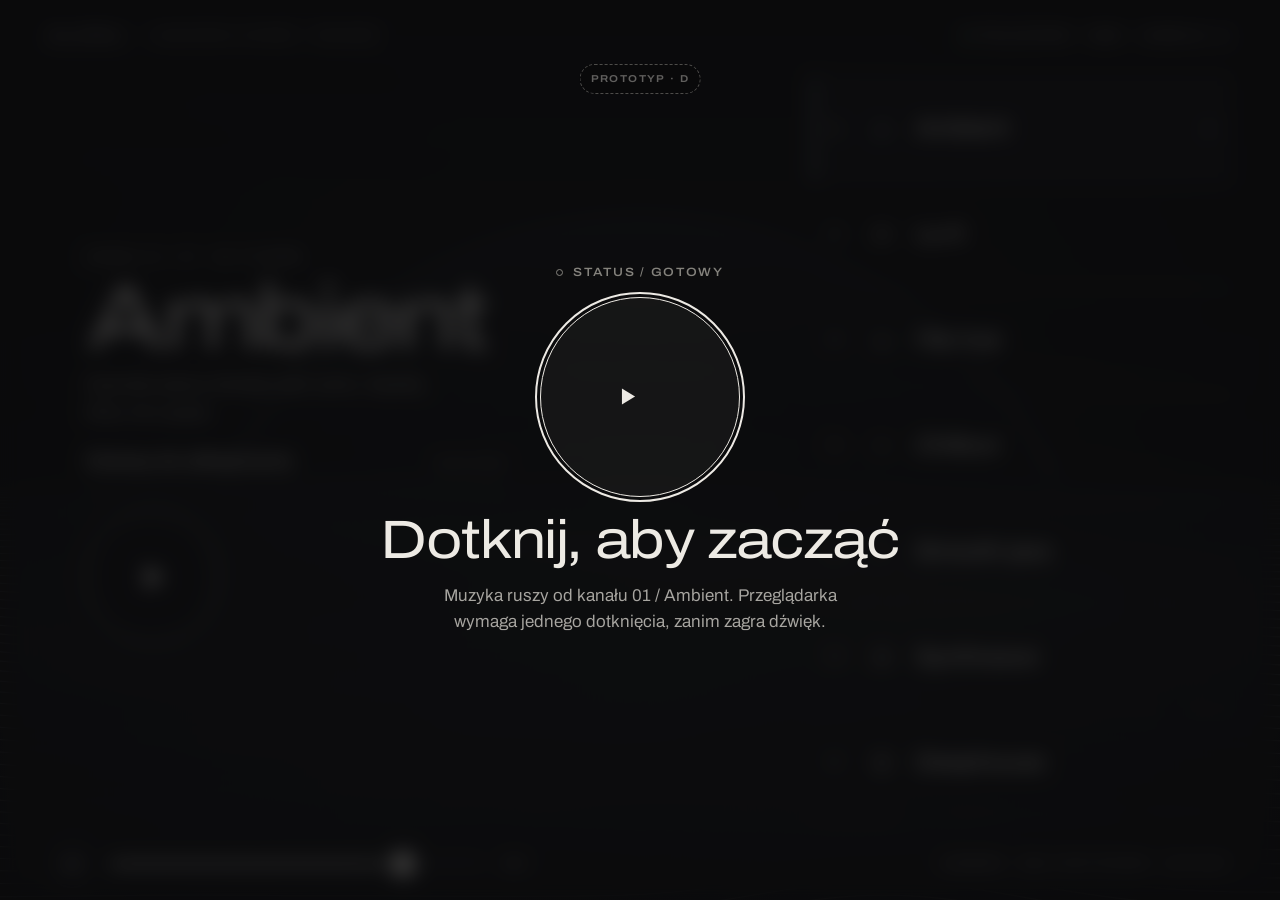
==== aura-prototyp/player.html @ 17c8ea60 "v1" ====
<!doctype html>
<html lang="pl">
<head>
  <meta charset="utf-8">
  <meta name="viewport" content="width=device-width, initial-scale=1, viewport-fit=cover">
  <title>AURA · Odtwarzacz · Kawiarnia Ziarno</title>
  <meta name="robots" content="noindex">
  <meta name="theme-color" content="#0B0B0C">
  <meta name="apple-mobile-web-app-capable" content="yes">
  <meta name="apple-mobile-web-app-status-bar-style" content="black-translucent">
  <meta name="apple-mobile-web-app-title" content="AURA">
  <link rel="icon" href="favicon.ico" sizes="32x32">
  <link rel="icon" href="assets/favicon.svg" type="image/svg+xml">
  <link rel="apple-touch-icon" href="apple-touch-icon.png">
  <link rel="preconnect" href="https://fonts.googleapis.com">
  <link rel="preconnect" href="https://fonts.gstatic.com" crossorigin>
  <link href="https://fonts.googleapis.com/css2?family=Archivo:wdth,wght@62..125,100..900&display=swap" rel="stylesheet">
  <link rel="stylesheet" href="css/styles.css">
</head>
<body class="page-player" data-state="idle" data-offline="false" data-muted="false">
  <canvas class="pl-canvas" id="pl-canvas" aria-hidden="true"></canvas>
  <div class="pl-shade" aria-hidden="true"></div>

  <div class="pl" id="pl">
    <header class="pl-top">
      <a class="logo" href="index.html" aria-label="AURA, strona główna">AURA <span class="logo__slash">/</span></a>
      <span class="pl-top__venue">Kawiarnia Ziarno · Kraków</span>
      <span class="pl-top__spacer"></span>
      <span class="pl-top__conn"><i class="live__dot"></i><span id="pl-conn">Połączono</span></span>
      <time class="pl-top__clock" id="pl-clock">--:--</time>
      <a href="index.html#licencja">Licencja <span data-ui-icon="external" data-size="16"></span></a>
    </header>

    <main class="pl-main">
      <section class="pl-now" aria-label="Teraz gra">
        <p class="label" id="pl-index">Kanał 01 / 07</p>
        <h1 class="pl-name" id="pl-name">Ambient</h1>
        <p class="pl-mood" id="pl-mood"></p>
        <div class="pl-track">
          <div class="pl-track__row">
            <span class="pl-track__title" id="pl-title" aria-live="polite">Gotowy do odtwarzania</span>
            <span class="pl-track__time" id="pl-time">00:00 / 00:00</span>
          </div>
          <div class="pl-progress" aria-hidden="true"><i id="pl-progress"></i></div>
        </div>
        <button class="pl-play" id="pl-play" type="button" aria-label="Odtwórz (spacja)">
          <span data-ui-icon="play" data-size="48"></span>
        </button>
      </section>

      <nav class="pl-channels" id="pl-channels" aria-label="Kanały (klawisze 1–7)"></nav>
    </main>

    <footer class="pl-bottom">
      <button class="pl-mute" id="pl-mute" type="button" aria-pressed="false" aria-label="Wycisz (M)">
        <span data-ui-icon="volume" data-size="22"></span>
      </button>
      <div class="pl-vol">
        <label class="sr" for="pl-volume">Głośność</label>
        <input class="range" id="pl-volume" type="range" min="0" max="100" step="1" value="80">
        <output id="pl-vol-out" for="pl-volume">80%</output>
      </div>
      <p class="pl-meta"><b>Losowo</b> · bez powtórzeń · <span id="pl-status" aria-live="polite">Gotowy</span></p>
    </footer>
  </div>

  <!-- Stany -->
  <div class="overlay" id="ov-idle" role="dialog" aria-modal="true" aria-labelledby="ov-idle-t">
    <div class="ov">
      <p class="label ov__status"><i class="live__dot"></i>Status / Gotowy</p>
      <button class="ov__start" type="button" id="ov-start" aria-describedby="ov-idle-d">
        <span data-ui-icon="play" data-size="64"></span>
      </button>
      <h2 class="ov__title" id="ov-idle-t">Dotknij, aby zacząć</h2>
      <p class="ov__text" id="ov-idle-d">Muzyka ruszy od kanału <span id="ov-idle-ch">01 / Ambient</span>. Przeglądarka wymaga jednego dotknięcia, zanim zagra dźwięk.</p>
    </div>
  </div>

  <div class="overlay" id="ov-loading" role="status" aria-live="polite">
    <div class="ov">
      <p class="label ov__status">Status / Ładowanie</p>
      <div class="loader"><i></i></div>
      <p class="ov__text" id="ov-loading-t">Łączę z katalogiem…</p>
      <div class="skel" aria-hidden="true"><i style="width:180px"></i><i style="width:120px"></i></div>
    </div>
  </div>

  <div class="overlay" id="ov-elsewhere" role="dialog" aria-modal="true" aria-labelledby="ov-else-t">
    <div class="ov">
      <p class="label ov__status">Status / Inne urządzenie</p>
      <h2 class="ov__title" id="ov-else-t">Ten link gra teraz na innym urządzeniu</h2>
      <div class="ov__device">
        <svg width="28" height="28" viewBox="0 0 24 24" fill="none" stroke="currentColor" stroke-width="1.5" aria-hidden="true"><rect x="4" y="3" width="16" height="18" rx="2"/><path d="M11 18h2"/></svg>
        <span>iPad · Safari<small>gra od 08:12 · kanał 04 / Chillout</small></span>
      </div>
      <p class="ov__text">Jeden link może grać na jednym urządzeniu naraz. Jeśli przejmiesz odtwarzanie, tamto urządzenie się zatrzyma.</p>
      <div class="ov__actions">
        <button class="btn btn--solid" type="button" id="ov-takeover">Odtwarzaj tutaj</button>
      </div>
    </div>
  </div>

  <div class="overlay" id="ov-inactive" role="dialog" aria-modal="true" aria-labelledby="ov-inact-t">
    <div class="ov">
      <p class="label ov__status">Status / Dostęp nieaktywny</p>
      <h2 class="ov__title" id="ov-inact-t">Dostęp nieaktywny</h2>
      <p class="ov__text">Subskrypcja dla lokalu Kawiarnia Ziarno wygasła 12.09.2026. Odnów ją, a ten sam link zacznie znowu działać.</p>
      <div class="ov__actions">
        <a class="btn btn--solid" href="index.html#cennik">Odnów dostęp</a>
        <a class="btn" href="mailto:kontakt@auramuzyka.pl">Napisz do nas</a>
      </div>
    </div>
  </div>

  <div class="banner" id="bn-offline" role="status" aria-live="polite">
    <span class="banner__dot" aria-hidden="true"></span>
    <span><span id="bn-text">Brak internetu, ponawiam za 3 s</span><br><small id="bn-sub">Gra z bufora, zostało ok. 04:00</small></span>
    <button class="btn" type="button" id="bn-retry">Ponów</button>
  </div>

  <!-- Panel prototypu: nie wchodzi do produktu -->
  <button class="proto-toggle" id="proto-toggle" type="button" aria-expanded="false" aria-controls="proto">Prototyp · D</button>
  <div class="proto" id="proto" hidden role="region" aria-label="Panel prototypu">
    <p class="proto__tag">Element prototypu · stany ekranu</p>
    <p class="proto__hint">Do prezentacji. Klawisz D otwiera i zamyka panel.</p>
    <div class="proto__grid" id="proto-states">
      <button type="button" data-state="idle"><span>01</span>Bezczynny</button>
      <button type="button" data-state="loading"><span>02</span>Ładowanie</button>
      <button type="button" data-state="playing"><span>03</span>Odtwarzanie</button>
      <button type="button" data-state="paused"><span>04</span>Pauza</button>
      <button type="button" data-state="elsewhere"><span>05</span>Inne urządzenie</button>
      <button type="button" data-state="inactive"><span>06</span>Dostęp nieaktywny</button>
      <button type="button" data-state="offline"><span>07</span>Brak internetu</button>
    </div>
    <div class="proto__row">
      <button type="button" id="proto-next">Następny utwór</button>
      <button type="button" id="proto-close">Zamknij</button>
    </div>
  </div>

  <div class="toast" id="toast" role="status" aria-live="polite"></div>

  <script src="js/profiles.js" defer></script>
  <script src="js/audio.js" defer></script>
  <script src="js/visual.js" defer></script>
  <script src="js/player.js" defer></script>
</body>
</html>
---- aura-prototyp/css/styles.css ----
/* =========================================================================
   AURA · prototyp · wspólne style (landing + odtwarzacz)
   1. Tokeny   2. Baza   3. Komponenty   4. Landing   5. Odtwarzacz
   6. Druk     7. Ograniczony ruch
   ========================================================================= */

/* ---------- 1. TOKENY: tu strojenie wyglądu ---------- */

@property --accent {
  syntax: '<color>';
  inherits: true;
  initial-value: #9FB8C8;
}

:root {
  /* Kolory bazowe */
  --bg: #0B0B0C;
  --surface: #121214;
  --surface-2: #18181B;
  --line: #26262A;          /* siatka, hairline */
  --line-strong: #3A3A40;
  --text: #EDEAE4;          /* złamana biel, ≈16:1 */
  --text-2: #A8A6A1;        /* tekst drugorzędny, ≈8:1 */
  --text-3: #85837D;        /* etykiety danych, ≈5:1 (AA) */
  --paper: #EFECE6;         /* makieta dokumentu */
  --ink: #18181A;
  --scrim: rgba(11, 11, 12, .78);

  /* Akcenty profili: tylko wizualizacja i drobne wskaźniki */
  --a-ambient: #9FB8C8;
  --a-lofi: #C9A27E;
  --a-hiphop: #D98B5F;
  --a-chillout: #7FC4B8;
  --a-smooth-jazz: #D4B26A;
  --a-synthwave: #B58CD9;
  --a-deephouse: #6F8FE0;
  --accent: var(--a-ambient); /* aktywny profil, ustawiany z JS */

  /* Typografia: Archivo (zmienna, wdth 62–125, wght 100–900) */
  --font: 'Archivo', ui-sans-serif, system-ui, -apple-system, 'Segoe UI', sans-serif;
  --fs-display: clamp(56px, 11vw, 176px);
  --fs-hero-sub: .46em;     /* względem --fs-display */
  --fs-h2: clamp(36px, 5vw, 72px);
  --fs-h3: clamp(20px, 2vw, 28px);
  --fs-lead: clamp(17px, 1.4vw, 20px);
  --fs-body: 17px;
  --fs-small: 15px;
  --fs-label: 12px;
  --fs-data: 13px;
  --fs-player: clamp(48px, 10vmin, 128px);
  --wdth-display: 125%;
  --wdth-heading: 115%;
  --wdth-label: 112%;
  --wdth-data: 88%;
  --wght-display: 500;
  --wght-heading: 450;
  --wght-body: 380;
  --wght-label: 550;
  --track-display: -0.04em;
  --track-label: 0.14em;

  /* Odstępy */
  --s-1: 4px;  --s-2: 8px;  --s-3: 12px; --s-4: 16px; --s-5: 24px;
  --s-6: 32px; --s-7: 48px; --s-8: 64px; --s-9: 96px; --s-10: 144px;
  --gutter: 16px;
  --section: var(--s-9);
  --maxw: 1440px;
  --nav-h: 64px;

  /* Promienie */
  --r-1: 2px;
  --r-2: 6px;
  --r-3: 14px;
  --r-pill: 999px;

  /* Ruch */
  --t-fast: 160ms;
  --t-base: 320ms;
  --t-slow: 900ms;
  --t-xfade: 1500ms;
  --ease: cubic-bezier(.2, .7, .1, 1);

  color-scheme: dark;
  transition: --accent var(--t-xfade) var(--ease);
}

@media (min-width: 768px) {
  :root { --gutter: 32px; --section: 128px; --nav-h: 72px; }
}
@media (min-width: 1280px) {
  :root { --gutter: 48px; --section: var(--s-10); }
}

/* ---------- 2. BAZA ---------- */

*, *::before, *::after { box-sizing: border-box; }
html { -webkit-text-size-adjust: 100%; scroll-padding-top: calc(var(--nav-h) + 16px); }
@media (prefers-reduced-motion: no-preference) { html { scroll-behavior: smooth; } }

body {
  margin: 0;
  background: var(--bg);
  color: var(--text);
  font-family: var(--font);
  font-size: var(--fs-body);
  font-weight: var(--wght-body);
  font-stretch: 100%;
  line-height: 1.55;
  -webkit-font-smoothing: antialiased;
  -moz-osx-font-smoothing: grayscale;
  text-rendering: optimizeLegibility;
}
body.menu-open { overflow: hidden; }

img, svg, canvas { display: block; }
a { color: inherit; text-decoration-thickness: 1px; text-underline-offset: 3px; }
button { font: inherit; color: inherit; }
p { margin: 0; }
h1, h2, h3 { margin: 0; font-weight: var(--wght-heading); }
ul, ol { margin: 0; padding: 0; list-style: none; }
dl, dd { margin: 0; }

:focus { outline: none; }
:focus-visible {
  outline: 2px solid var(--text);
  outline-offset: 3px;
  border-radius: var(--r-1);
}

.sr {
  position: absolute; width: 1px; height: 1px; overflow: hidden;
  clip: rect(0 0 0 0); clip-path: inset(50%); white-space: nowrap;
}

.skip {
  position: absolute; left: var(--gutter); top: -100px; z-index: 100;
  padding: 10px 16px; background: var(--text); color: var(--bg); border-radius: var(--r-pill);
}
.skip:focus { top: 12px; }

.shell {
  width: 100%;
  max-width: var(--maxw);
  margin-inline: auto;
  padding-inline: var(--gutter);
}

/* Typografia */
.display {
  font-size: var(--fs-display);
  font-stretch: var(--wdth-display);
  font-weight: var(--wght-display);
  letter-spacing: var(--track-display);
  line-height: .88;
}
.h2 {
  font-size: var(--fs-h2);
  font-stretch: var(--wdth-heading);
  font-weight: var(--wght-heading);
  letter-spacing: -0.025em;
  line-height: 1;
}
.h3 {
  font-size: var(--fs-h3);
  font-stretch: 100%;
  font-weight: 500;
  letter-spacing: -0.01em;
  line-height: 1.2;
}
.lead { font-size: var(--fs-lead); color: var(--text-2); max-width: 56ch; line-height: 1.5; }
.muted { color: var(--text-3); }
.label {
  font-size: var(--fs-label);
  font-stretch: var(--wdth-label);
  font-weight: var(--wght-label);
  letter-spacing: var(--track-label);
  text-transform: uppercase;
  line-height: 1.4;
  color: var(--text-3);
  font-variant-numeric: tabular-nums;
}
.label .idx, .idx { color: var(--text-2); font-variant-numeric: tabular-nums; }
.slash {
  display: inline-block;
  font-weight: 200;
  color: var(--text-3);
  margin-inline: .16em .02em; /* odstęp: „Muzyka /” */
  transform: translateY(-.02em);
}
.flag {
  display: inline-block;
  font-size: var(--fs-label);
  font-stretch: var(--wdth-label);
  font-weight: 600;
  letter-spacing: .08em;
  color: var(--text);
  border: 1px dashed var(--text-3);
  padding: 3px 8px;
  justify-self: start;
  border-radius: var(--r-1);
}
.wip { color: var(--text-3); font-size: .85em; }

/* ---------- 3. KOMPONENTY ---------- */

.logo {
  display: inline-flex; align-items: baseline; gap: .35em;
  font-stretch: 125%;
  font-weight: 300;
  letter-spacing: .32em;
  font-size: 18px;
  text-decoration: none;
  white-space: nowrap;
}
.logo__slash { font-weight: 200; color: var(--text-3); letter-spacing: 0; }

.btn {
  --btn-bg: transparent; --btn-fg: var(--text); --btn-bd: var(--line-strong);
  display: inline-flex; align-items: center; justify-content: center; gap: 10px;
  min-height: 48px;
  padding: 0 22px;
  border-radius: var(--r-pill);
  border: 1px solid var(--btn-bd);
  background: var(--btn-bg);
  color: var(--btn-fg);
  font-size: var(--fs-label);
  font-stretch: var(--wdth-label);
  font-weight: 600;
  letter-spacing: var(--track-label);
  text-transform: uppercase;
  text-decoration: none;
  cursor: pointer;
  white-space: nowrap;
  transition: background var(--t-fast) var(--ease), color var(--t-fast) var(--ease), border-color var(--t-fast) var(--ease), transform var(--t-fast) var(--ease);
}
.btn:hover { --btn-bd: var(--text); }
.btn:active { transform: scale(.98); }
.btn--solid { --btn-bg: var(--text); --btn-fg: var(--bg); --btn-bd: var(--text); }
.btn--solid:hover { --btn-bg: #fff; }
.btn--sm { min-height: 40px; padding: 0 16px; }
.btn--block { width: 100%; }
.btn__icon { display: inline-flex; margin-left: -4px; }

.link-arrow {
  display: inline-flex; align-items: center; gap: 8px;
  font-size: var(--fs-small); color: var(--text); text-decoration: none;
}
.link-arrow span { display: inline-flex; transition: transform var(--t-fast) var(--ease); }
.link-arrow:hover span { transform: translateX(4px); }

.live { display: inline-flex; align-items: center; gap: 8px; font-size: var(--fs-label); font-stretch: var(--wdth-label); font-weight: 600; letter-spacing: var(--track-label); text-transform: uppercase; color: var(--text-2); }
.live__dot {
  width: 7px; height: 7px; border-radius: 50%;
  border: 1px solid var(--text-3);
  display: inline-block;
  flex: none;
}
.is-live .live__dot, .live.is-live .live__dot {
  background: var(--accent); border-color: var(--accent);
  box-shadow: 0 0 0 0 color-mix(in srgb, var(--accent) 60%, transparent);
  animation: pulse 2s var(--ease) infinite;
}
@keyframes pulse {
  0% { box-shadow: 0 0 0 0 color-mix(in srgb, var(--accent) 55%, transparent); }
  70% { box-shadow: 0 0 0 8px color-mix(in srgb, var(--accent) 0%, transparent); }
  100% { box-shadow: 0 0 0 0 transparent; }
}

.meter { display: inline-flex; gap: 2px; align-items: flex-end; height: 10px; margin-right: 8px; vertical-align: -1px; }
.meter i { width: 3px; height: 100%; background: var(--line-strong); transition: background var(--t-fast); }
.meter i.on { background: var(--text-2); }
.meter i.on:nth-child(n+7) { background: var(--accent); }

.toast {
  position: fixed; left: 50%; bottom: 24px; z-index: 90;
  transform: translate(-50%, 20px); opacity: 0; pointer-events: none;
  background: var(--surface-2); border: 1px solid var(--line-strong); color: var(--text);
  padding: 12px 18px; border-radius: var(--r-pill);
  font-size: var(--fs-small);
  transition: opacity var(--t-base) var(--ease), transform var(--t-base) var(--ease);
  max-width: calc(100vw - 32px);
}
.toast.is-on { opacity: 1; transform: translate(-50%, 0); }

.proto-tag {
  display: inline-flex; align-items: center; gap: 6px;
  font-size: 11px; font-stretch: var(--wdth-label); font-weight: 650; letter-spacing: .12em; text-transform: uppercase;
  color: var(--text); border: 1px dashed var(--text-2); padding: 4px 10px; border-radius: var(--r-pill);
}

/* Wejście sekcji */
.js .reveal { opacity: 0; transform: translateY(18px); transition: opacity var(--t-slow) var(--ease), transform var(--t-slow) var(--ease); }
.js .reveal.is-in { opacity: 1; transform: none; }

/* ---------- 4. LANDING ---------- */

/* Nawigacja */
.nav {
  position: fixed; inset: 0 0 auto; z-index: 50;
  height: var(--nav-h);
  transition: background var(--t-base) var(--ease), border-color var(--t-base) var(--ease), backdrop-filter var(--t-base);
  border-bottom: 1px solid transparent;
}
.nav.is-scrolled {
  background: rgba(11, 11, 12, .72);
  -webkit-backdrop-filter: blur(14px) saturate(1.2);
  backdrop-filter: blur(14px) saturate(1.2);
  border-bottom-color: var(--line);
}
.nav__inner { height: 100%; display: flex; align-items: center; justify-content: space-between; gap: var(--s-5); }
.nav__links { display: none; }
.nav__links a, .nav__player {
  font-size: var(--fs-label); font-stretch: var(--wdth-label); font-weight: 550; letter-spacing: var(--track-label);
  text-transform: uppercase; text-decoration: none; color: var(--text-2);
  padding: 8px 2px;
  transition: color var(--t-fast);
}
.nav__links a:hover, .nav__player:hover { color: var(--text); }
.nav__actions { display: flex; align-items: center; gap: var(--s-3); }
.nav__actions .btn { display: none; }
.nav__player { display: none; }
.nav__menu {
  display: inline-flex; align-items: center; gap: 10px;
  min-height: 44px; padding: 0 14px 0 12px;
  border: 1px solid var(--line-strong); border-radius: var(--r-pill);
  background: rgba(24, 24, 27, .6);
  cursor: pointer;
  font-size: var(--fs-label); font-stretch: var(--wdth-label); font-weight: 600; letter-spacing: var(--track-label); text-transform: uppercase;
}
.nav__burger { display: grid; gap: 4px; width: 18px; }
.nav__burger i { display: block; height: 1px; background: var(--text); transition: transform var(--t-base) var(--ease); }
.nav__burger i:last-child { width: 12px; justify-self: end; }
[aria-expanded="true"] .nav__burger i:first-child { transform: translateY(2.5px) rotate(45deg); }
[aria-expanded="true"] .nav__burger i:last-child { width: 18px; transform: translateY(-2.5px) rotate(-45deg); }

@media (min-width: 560px) {
  .nav__actions .btn { display: inline-flex; }
}
@media (min-width: 1100px) {
  .nav__links { display: flex; gap: var(--s-5); }
  .nav__menu { display: none; }
  .nav__player { display: inline; }
}

/* Menu pełnoekranowe (mobile) */
.menu {
  position: fixed; inset: 0; z-index: 45;
  background: var(--bg);
  padding-top: var(--nav-h);
  opacity: 0; transition: opacity var(--t-base) var(--ease);
  overflow-y: auto;
}
.menu.is-open { opacity: 1; }
.menu__inner { display: flex; flex-direction: column; min-height: 100%; padding-block: var(--s-6) var(--s-7); gap: var(--s-5); }
.menu__list { border-top: 1px solid var(--line); }
.menu__list a {
  display: flex; align-items: baseline; gap: var(--s-4);
  padding: 14px 0; border-bottom: 1px solid var(--line);
  font-size: clamp(28px, 8vw, 44px); font-stretch: 115%; font-weight: 400; letter-spacing: -0.02em; line-height: 1.1;
  text-decoration: none;
}
.menu__list .idx { font-size: var(--fs-label); font-stretch: var(--wdth-label); letter-spacing: var(--track-label); min-width: 2ch; }
.menu__foot { display: grid; gap: var(--s-3); margin-top: auto; }

/* Hero */
.hero {
  position: relative;
  min-height: 100svh;
  display: flex; flex-direction: column;
  overflow: hidden;
  isolation: isolate;
}
.hero__canvas { position: absolute; inset: 0; width: 100%; height: 100%; z-index: -2; }
.hero__shade {
  position: absolute; inset: 0; z-index: -1; pointer-events: none;
  background:
    linear-gradient(180deg, rgba(11,11,12,.5) 0%, rgba(11,11,12,0) 26%, rgba(11,11,12,0) 86%, var(--bg) 100%),
    linear-gradient(90deg, rgba(11,11,12,.72) 0%, rgba(11,11,12,.4) 35%, rgba(11,11,12,0) 60%);
}
.hero__inner {
  flex: 1;
  display: grid;
  align-content: end;
  gap: var(--s-6);
  padding-top: calc(var(--nav-h) + var(--s-7));
  padding-bottom: var(--s-8);
}
.hero__title { max-width: 100%; }
/* Druga linia nagłówka: mniejsza, żeby zmieścić się w lewej kolumnie (nie najeżdża na .status) */
.hero__title-sub {
  display: block;
  font-size: var(--fs-hero-sub);
  letter-spacing: -0.03em;
  line-height: 1.05;
  margin-top: .22em;
}
.hero__copy { display: grid; gap: var(--s-4); max-width: 520px; }
.hero__claim { font-size: clamp(22px, 2.4vw, 32px); font-stretch: 110%; font-weight: 400; letter-spacing: -0.015em; line-height: 1.2; }
.hero__cta { display: flex; flex-wrap: wrap; gap: var(--s-3); margin-top: var(--s-2); }
.hero__scroll {
  position: absolute; left: 50%; bottom: 20px; transform: translateX(-50%);
  text-decoration: none; display: none;
}

.status {
  border: 1px solid var(--line);
  background: rgba(18, 18, 20, .66);
  -webkit-backdrop-filter: blur(10px);
  backdrop-filter: blur(10px);
  border-radius: var(--r-2);
  padding: var(--s-4);
  max-width: 420px;
}
.status__head { display: flex; justify-content: space-between; align-items: center; gap: var(--s-3); padding-bottom: var(--s-3); border-bottom: 1px solid var(--line); }
.status__rows { display: grid; }
.status__rows > div {
  display: flex; justify-content: space-between; align-items: center; gap: var(--s-3);
  padding: 7px 0; border-bottom: 1px dashed var(--line);
  font-size: var(--fs-data); font-stretch: var(--wdth-data); font-weight: 500; font-variant-numeric: tabular-nums;
}
.status__rows > div:last-child { border-bottom: 0; padding-bottom: 0; }
@media (max-width: 767px) {
  .status__rows > div:nth-child(n+3):not(:last-child) { display: none; }
}
.status__rows dt { color: var(--text-3); text-transform: uppercase; letter-spacing: .1em; font-size: 11px; font-stretch: var(--wdth-label); }
.status__rows dd { color: var(--text); display: inline-flex; align-items: center; letter-spacing: .04em; }

@media (min-width: 768px) {
  .hero__scroll { display: inline-block; }
}
@media (min-width: 1024px) {
  .hero__inner { grid-template-columns: 1fr minmax(300px, 380px); align-items: end; column-gap: var(--s-7); }
  .hero__eyebrow, .hero__title { grid-column: 1 / -1; }
  .status { justify-self: end; width: 100%; }
}
@media (min-width: 1024px) and (max-width: 1279px) {
  :root { --fs-hero-sub: .4em; }
}
@media (min-width: 1280px) {
  .hero__inner { padding-bottom: var(--s-9); }
}

/* Sekcje */
.section {
  position: relative;
  padding-block: var(--section);
  border-top: 1px solid var(--line);
}
.sec-head { display: grid; gap: var(--s-4); margin-bottom: var(--s-7); max-width: 760px; }
.sec-head .lead { margin-top: var(--s-2); }

/* Demo: panel kanałów */
.demo__grid { display: grid; gap: var(--s-6); }
.panel {
  border: 1px solid var(--line);
  border-radius: var(--r-2);
  background: var(--surface);
  overflow: hidden;
}
.panel__head { display: none; }
.panel__foot {
  display: flex; justify-content: space-between; gap: var(--s-3);
  padding: 12px var(--s-4);
  border-top: 1px solid var(--line);
}
.channels li + li { border-top: 1px solid var(--line); }
.ch {
  --ch-accent: var(--text-3);
  position: relative;
  display: grid;
  grid-template-columns: 28px 36px 1fr auto;
  grid-template-areas:
    "n icon name status"
    ". . mood mood"
    ". . meta meta";
  column-gap: var(--s-3);
  row-gap: 4px;
  align-items: center;
  width: 100%;
  padding: 16px var(--s-4);
  background: transparent;
  border: 0;
  text-align: left;
  cursor: pointer;
  transition: background var(--t-base) var(--ease);
}
.ch::before {
  content: ''; position: absolute; left: 0; top: 0; bottom: 0; width: 2px;
  background: var(--ch-accent); transform: scaleY(0); transform-origin: top;
  transition: transform var(--t-base) var(--ease);
}
.ch:hover { background: var(--surface-2); }
.ch[aria-pressed="true"] { background: var(--surface-2); }
.ch[aria-pressed="true"]::before { transform: scaleY(1); }
.ch:focus-visible { outline-offset: -3px; }
.ch__n { grid-area: n; font-size: var(--fs-data); font-stretch: var(--wdth-data); font-weight: 600; color: var(--text-3); font-variant-numeric: tabular-nums; }
.ch__icon { grid-area: icon; color: var(--text-2); display: flex; }
.ch[aria-pressed="true"] .ch__icon { color: var(--ch-accent); }
.ch__main { display: contents; }
.ch__name { grid-area: name; font-size: 19px; font-stretch: 106%; font-weight: 500; letter-spacing: -0.01em; white-space: nowrap; }
@media (min-width: 900px) { .ch__name { font-size: 20px; font-stretch: 112%; } }
.ch__mood { grid-area: mood; font-size: var(--fs-small); color: var(--text-2); line-height: 1.45; }
.ch__places, .ch__bpm, .ch__tracks {
  font-size: var(--fs-data); font-stretch: var(--wdth-data); font-weight: 500; color: var(--text-3); font-variant-numeric: tabular-nums;
}
.ch__places { grid-area: meta; }
.ch__bpm, .ch__tracks { display: none; }
.ch__bpm small, .ch__tracks small { font-size: inherit; }
.ch__status { grid-area: status; display: inline-flex; align-items: center; gap: 8px; justify-self: end; }
.ch__state {
  font-size: 11px; font-stretch: var(--wdth-label); font-weight: 600; letter-spacing: .12em; text-transform: uppercase; color: var(--text-3);
}
.ch[aria-pressed="true"] .ch__state { color: var(--text); }
.ch__meter { display: inline-flex; gap: 2px; align-items: flex-end; height: 14px; }
.ch__meter i {
  width: 3px; height: 100%; border-radius: 1px;
  background: var(--line-strong);
  transform: scaleY(.15); transform-origin: bottom;
  transition: transform 90ms linear;
}
.ch.is-live .ch__meter i { background: var(--ch-accent); }
/* Bardzo wąskie ekrany (< 360 px): status w osobnym wierszu */
@media (max-width: 359px) {
  .ch {
    grid-template-columns: 22px 28px minmax(0, 1fr);
    grid-template-areas: "n icon name" ". . status" ". . mood" ". . meta";
  }
  .ch__status { justify-self: start; }
}

@media (min-width: 900px) {
  .panel__head, .ch {
    grid-template-columns: 34px 40px minmax(0, 1.6fr) minmax(0, 1fr) 84px 70px 112px;
    grid-template-areas: "n icon name places bpm tracks status" "n icon mood places bpm tracks status";
    column-gap: var(--s-4);
  }
  .panel__head {
    display: grid; grid-template-areas: none;
    padding: 12px var(--s-5);
    border-bottom: 1px solid var(--line);
    font-size: 11px; font-stretch: var(--wdth-label); font-weight: 600; letter-spacing: .12em; text-transform: uppercase; color: var(--text-3);
  }
  .panel__head span:first-child { grid-column: 1 / 4; }
  .panel__head span:last-child { text-align: right; }
  .ch { padding: 18px var(--s-5); row-gap: 2px; }
  .ch__places { grid-area: places; }
  .ch__bpm { grid-area: bpm; display: block; }
  .ch__tracks { grid-area: tracks; display: block; }
  .ch__mood { font-size: 14px; }
}
@media (min-width: 1280px) {
  .demo__grid { grid-template-columns: minmax(0, 1.45fr) minmax(0, 1fr); align-items: start; gap: var(--s-7); }
  /* Obok makiety: miejsca przechodzą pod opis nastroju */
  .panel__head, .ch {
    grid-template-columns: 30px 36px minmax(0, 1fr) 76px 60px 100px;
    grid-template-areas: "n icon name bpm tracks status" "n icon mood mood mood mood" "n icon places places places places";
    column-gap: var(--s-3);
  }
  .panel__head { grid-template-areas: none; }
  .panel__head span:nth-child(2) { display: none; }
  .ch__places { margin-top: 2px; }
  .ch__places::before { content: 'Miejsca / '; color: var(--text-3); opacity: .8; }
  .device { position: sticky; top: calc(var(--nav-h) + 32px); }
}

/* Makieta urządzenia (na węższych ekranach nad listą kanałów) */
.device { margin: 0; display: grid; gap: var(--s-4); order: -1; width: 100%; max-width: 560px; justify-self: center; }
@media (min-width: 1280px) { .device { order: 0; max-width: none; } }
.device__frame {
  padding: clamp(10px, 1.6vw, 18px);
  border-radius: clamp(22px, 3vw, 34px);
  background: linear-gradient(160deg, #1C1C1F, #0F0F11 60%);
  border: 1px solid var(--line-strong);
  box-shadow: 0 40px 80px -30px rgba(0,0,0,.8), inset 0 1px 0 rgba(255,255,255,.06);
}
.device__screen {
  position: relative;
  aspect-ratio: 4 / 3;
  border-radius: clamp(12px, 1.6vw, 18px);
  overflow: hidden;
  background: var(--bg);
  isolation: isolate;
}
.device__canvas { position: absolute; inset: 0; width: 100%; height: 100%; z-index: -1; }
.device__ui {
  position: absolute; inset: 0;
  display: grid; grid-template-rows: auto 1fr auto auto;
  padding: clamp(10px, 2.4vw, 20px);
  gap: 6px;
}
.device__top { display: flex; align-items: center; gap: 10px; font-size: clamp(8px, 1vw, 10px); font-stretch: var(--wdth-label); font-weight: 600; letter-spacing: .14em; text-transform: uppercase; color: var(--text-2); }
.device__logo { letter-spacing: .3em; font-weight: 300; font-stretch: 125%; color: var(--text); }
.device__venue { flex: 1; color: var(--text-3); }
.device__live { display: inline-flex; align-items: center; gap: 6px; }
.is-playing .device__live .live__dot { background: var(--accent); border-color: var(--accent); }
.device__now { align-self: center; display: grid; gap: 2px; }
.device__idx { font-size: clamp(8px, 1vw, 10px); letter-spacing: .14em; color: var(--text-3); font-stretch: var(--wdth-label); font-weight: 600; font-variant-numeric: tabular-nums; }
.device__name { font-size: clamp(26px, 5vw, 44px); font-stretch: 125%; font-weight: 400; letter-spacing: -0.03em; line-height: 1; }
.device__track { font-size: clamp(10px, 1.2vw, 13px); color: var(--text-2); }
.device__play {
  justify-self: start;
  width: clamp(40px, 6vw, 56px); height: clamp(40px, 6vw, 56px);
  display: grid; place-items: center;
  border-radius: 50%;
  border: 1px solid var(--text-2);
  background: rgba(11,11,12,.4);
  cursor: pointer;
  transition: border-color var(--t-fast), transform var(--t-fast);
}
.device__play:hover { border-color: var(--text); transform: scale(1.04); }
.device__dots { display: flex; gap: 6px; }
.device__dots i { width: 6px; height: 6px; border-radius: 50%; border: 1px solid var(--text-3); transition: background var(--t-base), border-color var(--t-base); }
.device__dots i.is-on { background: var(--ch-accent); border-color: var(--ch-accent); }
.device__caption { display: flex; justify-content: space-between; align-items: center; gap: var(--s-3); flex-wrap: wrap; }

/* Jak to działa */
.steps__list { display: grid; gap: 1px; background: var(--line); border: 1px solid var(--line); border-radius: var(--r-2); overflow: hidden; }
.step { background: var(--bg); padding: var(--s-5); display: grid; gap: var(--s-3); align-content: start; }
.step__n { font-size: clamp(40px, 5vw, 64px); font-stretch: 125%; font-weight: 200; line-height: 1; color: var(--text-3); font-variant-numeric: tabular-nums; }
.step__art { width: 120px; height: 64px; fill: none; stroke: var(--text-2); stroke-width: 1.2; stroke-linecap: round; stroke-linejoin: round; margin-block: var(--s-3); }
.step p { color: var(--text-2); max-width: 36ch; }
@media (min-width: 768px) {
  .steps__list { grid-template-columns: repeat(3, 1fr); }
  .step { padding: var(--s-6); min-height: 360px; }
}

/* Dlaczego AURA */
.compare { border-top: 1px solid var(--line); }
.compare__row {
  display: grid;
  grid-template-columns: 1fr 1fr;
  grid-template-areas: "k k" "a b";
  gap: 6px var(--s-4);
  padding: var(--s-4) 0;
  border-bottom: 1px solid var(--line);
}
.compare__row > :nth-child(1) { grid-area: k; }
.compare__row [role="rowheader"] { font-size: 11px; font-stretch: var(--wdth-label); font-weight: 600; letter-spacing: .12em; text-transform: uppercase; color: var(--text-3); }
.compare__row [role="cell"]:nth-child(2) { color: var(--text-3); text-decoration: line-through; text-decoration-color: var(--line-strong); text-decoration-thickness: 1px; }
.compare__row [role="cell"]:nth-child(3) { color: var(--text); }
.compare__row--head { display: none; }
.compare__aura { color: var(--text); }
@media (min-width: 768px) {
  .compare__row { grid-template-columns: 180px 1fr 1fr; grid-template-areas: none; padding: 20px 0; align-items: baseline; }
  .compare__row > :nth-child(1) { grid-area: auto; }
  .compare__row--head { display: grid; padding: 12px 0; }
  .compare__row [role="cell"] { font-size: 19px; font-stretch: 105%; }
}
.stats { display: grid; grid-template-columns: repeat(2, 1fr); gap: 1px; margin-top: var(--s-7); background: var(--line); border: 1px solid var(--line); border-radius: var(--r-2); overflow: hidden; }
.stats > div { background: var(--bg); padding: var(--s-5); display: grid; gap: var(--s-2); }
.stats dd { font-size: clamp(44px, 6vw, 88px); font-stretch: 125%; font-weight: 300; letter-spacing: -0.04em; line-height: 1; font-variant-numeric: tabular-nums; }
@media (min-width: 768px) { .stats { grid-template-columns: repeat(4, 1fr); } }

/* Legalnie w lokalu */
.legal__grid { display: grid; gap: var(--s-7); }
.legal .sec-head { margin-bottom: 0; align-content: start; }
.ticks { display: grid; gap: 10px; margin-block: var(--s-3) var(--s-4); }
.ticks li { position: relative; padding-left: 28px; color: var(--text-2); }
.ticks li::before { content: ''; position: absolute; left: 0; top: .72em; width: 16px; height: 1px; background: var(--text-2); }
.ticks li::after { content: '/'; position: absolute; left: 18px; top: 0; color: var(--text-3); font-weight: 200; }
.legal .btn { justify-self: start; }
@media (min-width: 1024px) {
  .legal__grid { grid-template-columns: minmax(0, 1fr) minmax(0, 1fr); align-items: center; gap: var(--s-9); }
}

.doc { perspective: 1400px; }
.doc__paper {
  position: relative;
  background: var(--paper);
  color: var(--ink);
  aspect-ratio: 210 / 297;
  max-width: 520px;
  margin-inline: auto;
  padding: clamp(20px, 5%, 44px);
  border-radius: var(--r-1);
  box-shadow: 0 50px 100px -40px rgba(0,0,0,.9), 0 2px 0 rgba(255,255,255,.04);
  display: flex; flex-direction: column; gap: clamp(12px, 3%, 24px);
  font-size: clamp(10px, 1.3vw, 13px);
  line-height: 1.5;
  transform: rotateX(4deg) rotateZ(-1.2deg);
  transition: transform var(--t-slow) var(--ease);
  overflow: hidden;
}
.doc:hover .doc__paper { transform: none; }
.doc__head { display: flex; justify-content: space-between; align-items: flex-start; padding-bottom: 12px; border-bottom: 1px solid rgba(24,24,26,.25); }
.doc__logo { font-stretch: 125%; font-weight: 300; letter-spacing: .3em; font-size: 1.5em; }
.doc__meta { text-align: right; font-stretch: 88%; font-variant-numeric: tabular-nums; color: #4A4A4E; font-size: .92em; }
.doc__title { font-size: 2em; font-stretch: 115%; font-weight: 450; letter-spacing: -0.02em; line-height: 1.05; }
.doc__fields { display: grid; border-top: 1px solid rgba(24,24,26,.2); }
.doc__fields div { display: grid; grid-template-columns: 30% 1fr; gap: 8px; padding: 7px 0; border-bottom: 1px solid rgba(24,24,26,.2); }
.doc__fields dt { text-transform: uppercase; letter-spacing: .12em; font-size: .8em; font-weight: 600; font-stretch: 112%; color: #55555A; padding-top: .15em; }
.doc__body { color: #333336; }
.doc__foot { margin-top: auto; display: grid; grid-template-columns: auto 1fr auto; gap: 14px; align-items: end; font-size: .85em; color: #4A4A4E; }
.doc__qr { width: clamp(44px, 12%, 64px); height: auto; fill: var(--ink); }
.doc__sign { text-align: right; }
.doc__stamp {
  position: absolute; right: 9%; bottom: 21%;
  transform: rotate(-14deg);
  border: 2px solid rgba(24,24,26,.35); color: rgba(24,24,26,.4);
  padding: 4px 14px; border-radius: 4px;
  font-stretch: 125%; font-weight: 600; letter-spacing: .3em; text-transform: uppercase; font-size: 1.6em;
}

/* Dla kogo */
.venues__grid { display: grid; gap: 1px; background: var(--line); border: 1px solid var(--line); border-radius: var(--r-2); overflow: hidden; }
.venue { background: var(--bg); padding: var(--s-5); display: grid; gap: var(--s-2); align-content: start; }
.venue__k { font-size: var(--fs-data); font-stretch: var(--wdth-data); color: var(--text-3); font-weight: 600; }
.venue p { color: var(--text-2); }
.venue__label { margin-top: var(--s-3); }
.venue__chips { display: flex; flex-wrap: wrap; gap: var(--s-2); }
.chip {
  --ch-accent: var(--text-3);
  display: inline-flex; align-items: center; gap: 8px;
  min-height: 40px; padding: 0 14px;
  border: 1px solid var(--line-strong); border-radius: var(--r-pill);
  background: transparent; cursor: pointer;
  font-size: var(--fs-data); font-stretch: 100%; font-weight: 500; font-variant-numeric: tabular-nums;
  transition: border-color var(--t-fast), background var(--t-fast);
}
.chip i { width: 6px; height: 6px; border-radius: 50%; border: 1px solid var(--ch-accent); }
.chip:hover { border-color: var(--text-2); }
.chip[aria-pressed="true"] { border-color: var(--text); background: var(--surface-2); }
.chip[aria-pressed="true"] i { background: var(--ch-accent); }
@media (min-width: 640px) { .venues__grid { grid-template-columns: repeat(2, 1fr); } }
@media (min-width: 1024px) { .venues__grid { grid-template-columns: repeat(3, 1fr); } .venue { padding: var(--s-6); min-height: 280px; } }

/* Cennik */
.pricing__grid { display: grid; gap: var(--s-7); }
.pricing .sec-head { margin-bottom: 0; }
.pricing__multi { color: var(--text-2); font-size: var(--fs-small); }
.plan {
  border: 1px solid var(--line-strong);
  border-radius: var(--r-3);
  background: linear-gradient(180deg, var(--surface-2), var(--surface));
  padding: var(--s-5);
  display: grid; gap: var(--s-5);
  position: relative;
  overflow: hidden;
}
.plan::before { content: ''; position: absolute; inset: 0 0 auto; height: 1px; background: linear-gradient(90deg, transparent, var(--accent), transparent); opacity: .7; }
.plan__head { display: flex; justify-content: space-between; align-items: center; gap: var(--s-3); }
.plan__badge { font-size: 11px; font-stretch: var(--wdth-label); font-weight: 650; letter-spacing: .12em; text-transform: uppercase; border: 1px solid var(--text-2); border-radius: var(--r-pill); padding: 5px 10px; }
.plan__price { display: flex; align-items: flex-end; gap: var(--s-3); }
.plan__amount { font-size: clamp(88px, 12vw, 148px); font-stretch: 125%; font-weight: 300; letter-spacing: -0.05em; line-height: .8; font-variant-numeric: tabular-nums; }
.plan__unit { color: var(--text-2); font-size: var(--fs-small); line-height: 1.3; padding-bottom: 4px; }
.plan__list { display: grid; border-top: 1px solid var(--line); }
.plan__list li { padding: 11px 0 11px 26px; border-bottom: 1px solid var(--line); position: relative; font-size: var(--fs-small); }
.plan__list li::before { content: '/'; position: absolute; left: 4px; color: var(--text-3); }
.plan__note { text-align: center; font-size: var(--fs-small); color: var(--text-3); }
@media (min-width: 1024px) {
  .pricing__grid { grid-template-columns: 1fr minmax(380px, 460px); align-items: center; gap: var(--s-9); }
  .plan { padding: var(--s-6); }
}

/* FAQ */
.faq__grid { display: grid; gap: var(--s-5); }
.faq .sec-head { margin-bottom: 0; }
.faq__list { border-top: 1px solid var(--line); }
.qa { border-bottom: 1px solid var(--line); }
.qa summary {
  display: grid; grid-template-columns: 32px 1fr 24px; gap: var(--s-3); align-items: center;
  padding: 20px 0; cursor: pointer; list-style: none;
  font-size: clamp(18px, 1.8vw, 22px); font-stretch: 105%; font-weight: 450; letter-spacing: -0.01em; line-height: 1.3;
}
.qa summary::-webkit-details-marker { display: none; }
.qa summary:hover .qa__q { color: #fff; }
.qa__n { font-size: var(--fs-data); font-stretch: var(--wdth-data); color: var(--text-3); font-weight: 600; font-variant-numeric: tabular-nums; }
.qa__x { position: relative; width: 16px; height: 16px; justify-self: end; }
.qa__x::before, .qa__x::after { content: ''; position: absolute; left: 0; right: 0; top: 50%; height: 1px; background: var(--text); transition: transform var(--t-base) var(--ease); }
.qa__x::after { transform: rotate(90deg); }
.qa[open] .qa__x::after { transform: rotate(0); }
.qa__a { overflow: hidden; }
.qa__a p { padding: 0 0 22px 44px; color: var(--text-2); max-width: 68ch; }
@media (min-width: 1024px) {
  .faq__grid { grid-template-columns: minmax(0, .8fr) minmax(0, 1.6fr); gap: var(--s-9); align-items: start; }
}

/* Stopka */
.footer { border-top: 1px solid var(--line); padding-block: var(--s-8) var(--s-5); overflow: hidden; }
.footer__mark {
  font-size: clamp(64px, 17vw, 260px); font-stretch: 125%; font-weight: 200; letter-spacing: .12em; line-height: .9;
  white-space: nowrap; margin-bottom: var(--s-7); color: var(--text);
}
.footer__mark .logo__slash { font-weight: 100; }
.footer__grid { display: grid; grid-template-columns: repeat(2, 1fr); gap: var(--s-6) var(--s-5); padding-bottom: var(--s-7); }
.footer__grid .label { margin-bottom: var(--s-3); }
.footer__grid a { color: var(--text-2); text-decoration: none; }
.footer__grid a:hover { color: var(--text); text-decoration: underline; }
.footer__grid li + li { margin-top: 6px; }
.footer__claim { font-size: 18px; font-stretch: 110%; }
.footer__legal { display: flex; justify-content: space-between; flex-wrap: wrap; gap: var(--s-3); padding-top: var(--s-4); border-top: 1px solid var(--line); }
@media (min-width: 900px) { .footer__grid { grid-template-columns: 2fr 1fr 1fr 1fr; } }

/* Modal (atrapa płatności) */
.modal {
  width: min(480px, calc(100vw - 24px));
  max-height: calc(100svh - 24px);
  padding: 0; border: 1px solid var(--line-strong); border-radius: var(--r-3);
  background: var(--surface); color: var(--text);
  box-shadow: 0 40px 120px rgba(0,0,0,.7);
}
.modal::backdrop { background: rgba(5,5,6,.72); -webkit-backdrop-filter: blur(6px); backdrop-filter: blur(6px); }
.modal[open] { animation: modalIn var(--t-base) var(--ease); }
@keyframes modalIn { from { opacity: 0; transform: translateY(12px); } to { opacity: 1; transform: none; } }
.modal__body { padding: var(--s-5); display: grid; gap: var(--s-5); }
.modal__head { display: flex; justify-content: space-between; align-items: center; }
.modal__close { width: 40px; height: 40px; border-radius: 50%; border: 1px solid var(--line-strong); background: transparent; cursor: pointer; font-size: 22px; line-height: 1; }
.modal__close:hover { border-color: var(--text); }
.co, .co-done { display: grid; gap: var(--s-4); }
.co[hidden], .co-done[hidden] { display: none; }
.co__sum { display: flex; flex-direction: column; gap: 2px; padding: 12px 14px; border: 1px solid var(--line); border-radius: var(--r-2); font-size: var(--fs-small); color: var(--text-2); font-variant-numeric: tabular-nums; }
.co__sum span:first-child { color: var(--text); }
.field { display: grid; gap: 6px; }
.field input {
  min-height: 48px; padding: 0 14px;
  background: var(--bg); color: var(--text);
  border: 1px solid var(--line-strong); border-radius: var(--r-2);
  font: inherit; font-size: 16px;
}
.field input::placeholder { color: var(--text-3); }
.field input:focus-visible { outline: 2px solid var(--text); outline-offset: 1px; }
.field.is-invalid input { border-color: #E08A7A; }
.field.is-invalid .label::after { content: ' · wymagane'; color: #E08A7A; }
.co__note { font-size: 13px; color: var(--text-3); }
.co-done__link { font-stretch: 88%; font-variant-numeric: tabular-nums; padding: 12px 14px; border: 1px dashed var(--line-strong); border-radius: var(--r-2); }
.co-done__link span { color: var(--text-3); }
.co-done p:not(.label) { color: var(--text-2); }

/* ---------- 5. ODTWARZACZ ---------- */

.page-player {
  height: 100svh;
  overflow: hidden;
  touch-action: manipulation;
  user-select: none;
  -webkit-user-select: none;
}
.pl-canvas { position: fixed; inset: 0; width: 100%; height: 100%; z-index: 0; transition: opacity var(--t-slow) var(--ease), filter var(--t-slow) var(--ease); }
.pl-shade {
  position: fixed; inset: 0; z-index: 1; pointer-events: none;
  background:
    radial-gradient(120% 80% at 50% 110%, transparent 40%, rgba(11,11,12,.5) 100%),
    linear-gradient(180deg, rgba(11,11,12,.6) 0%, transparent 22%, transparent 70%, rgba(11,11,12,.7) 100%);
}
[data-state="paused"] .pl-canvas { opacity: .55; filter: saturate(.4); }
[data-state="inactive"] .pl-canvas, [data-state="elsewhere"] .pl-canvas { opacity: .35; filter: saturate(0); }

.pl {
  position: relative; z-index: 2;
  height: 100svh;
  display: grid;
  grid-template-rows: auto 1fr auto;
  padding: max(env(safe-area-inset-top), 12px) max(env(safe-area-inset-right), var(--gutter)) max(env(safe-area-inset-bottom), 12px) max(env(safe-area-inset-left), var(--gutter));
}

/* Pasek górny */
.pl-top {
  display: flex; align-items: center; gap: var(--s-4);
  min-height: 48px;
  font-size: 11px; font-stretch: var(--wdth-label); font-weight: 600; letter-spacing: .14em; text-transform: uppercase; color: var(--text-2);
}
.pl-top .logo { font-size: 16px; color: var(--text); }
.pl-top__venue { display: none; color: var(--text-3); }
.pl-top__spacer { flex: 1; }
.pl-top__conn { display: inline-flex; align-items: center; gap: 8px; }
.pl-top__conn .live__dot { background: #8FC7A0; border-color: #8FC7A0; }
[data-offline="true"] .pl-top__conn .live__dot { background: transparent; border-color: #E0A57A; animation: blink 1s steps(2) infinite; }
@keyframes blink { 50% { opacity: .2; } }
.pl-top__clock { font-variant-numeric: tabular-nums; font-stretch: var(--wdth-data); color: var(--text); letter-spacing: .08em; display: none; }
.pl-top a { color: var(--text-2); text-decoration: none; display: inline-flex; align-items: center; gap: 6px; min-height: 44px; }
.pl-top a:hover { color: var(--text); }
@media (min-width: 640px) {
  .pl-top__venue { display: inline; }
  .pl-top__clock { display: inline; }
}

/* Środek */
.pl-main {
  display: grid;
  grid-template-rows: 1fr auto;
  gap: var(--s-4);
  min-height: 0;
}
.pl-now {
  display: grid;
  align-content: center;
  justify-items: center;
  text-align: center;
  gap: var(--s-3);
  min-height: 0;
}
.pl-now .label { color: var(--text-2); }
.pl-name {
  font-size: var(--fs-player);
  font-stretch: 125%;
  font-weight: 400;
  letter-spacing: -0.04em;
  line-height: .9;
  transition: opacity var(--t-base) var(--ease);
}
.pl-name.is-swap { opacity: 0; }
.pl-mood { color: var(--text-2); max-width: 36ch; font-size: clamp(15px, 2vmin, 19px); display: none; }
@media (min-width: 600px) and (min-height: 700px) { .pl-mood { display: block; } }
.pl-track {
  display: grid; gap: 8px; width: min(420px, 100%);
  margin-top: var(--s-2);
}
.pl-track__row { display: flex; justify-content: space-between; gap: var(--s-3); align-items: baseline; }
.pl-track__title { font-size: clamp(15px, 2.2vmin, 20px); font-weight: 450; white-space: nowrap; overflow: hidden; text-overflow: ellipsis; }
.pl-track__time { font-size: var(--fs-data); font-stretch: var(--wdth-data); color: var(--text-3); font-variant-numeric: tabular-nums; white-space: nowrap; }
.pl-progress { height: 2px; background: var(--line-strong); border-radius: 2px; overflow: hidden; }
.pl-progress i { display: block; height: 100%; width: 0; background: var(--accent); transition: width 250ms linear; }

.pl-play {
  --lvl: 0;
  position: relative;
  width: clamp(88px, 16vmin, 132px); height: clamp(88px, 16vmin, 132px);
  border-radius: 50%;
  border: 1px solid var(--text);
  background: rgba(11,11,12,.35);
  -webkit-backdrop-filter: blur(6px);
  backdrop-filter: blur(6px);
  display: grid; place-items: center;
  cursor: pointer;
  margin-top: var(--s-3);
  transition: transform var(--t-fast) var(--ease), background var(--t-fast);
}
.pl-play::after {
  content: ''; position: absolute; inset: -1px; border-radius: 50%;
  border: 1px solid var(--accent);
  transform: scale(calc(1 + var(--lvl) * .22));
  opacity: calc(.15 + var(--lvl) * .8);
  pointer-events: none;
}
.pl-play:hover { background: rgba(237,234,228,.08); }
.pl-play:active { transform: scale(.96); }
.pl-play svg { width: 44%; height: 44%; }

/* Kanały */
.pl-channels {
  display: grid;
  grid-template-columns: repeat(4, 1fr);
  gap: 6px;
}
.pl-ch {
  --ch-accent: var(--text-3);
  position: relative;
  display: grid; justify-items: center; align-content: center; gap: 4px;
  min-height: 72px;
  padding: 8px 4px;
  border: 1px solid var(--line);
  border-radius: var(--r-2);
  background: rgba(18,18,20,.62);
  -webkit-backdrop-filter: blur(8px);
  backdrop-filter: blur(8px);
  cursor: pointer;
  text-align: center;
  transition: border-color var(--t-base) var(--ease), background var(--t-base) var(--ease);
}
.pl-ch:hover { border-color: var(--line-strong); }
.pl-ch[aria-pressed="true"] { border-color: var(--text-2); background: rgba(24,24,27,.85); }
.pl-ch__n { font-size: 10px; font-stretch: var(--wdth-data); font-weight: 600; color: var(--text-3); font-variant-numeric: tabular-nums; display: none; }
.pl-ch__icon { color: var(--text-2); }
.pl-ch[aria-pressed="true"] .pl-ch__icon { color: var(--ch-accent); }
.pl-ch__name { font-size: 12px; font-stretch: 100%; font-weight: 500; line-height: 1.15; }
.pl-ch__dot { position: absolute; top: 8px; right: 8px; width: 6px; height: 6px; border-radius: 50%; }
.pl-ch[aria-pressed="true"] .pl-ch__dot { background: var(--ch-accent); }
[data-state="playing"] .pl-ch[aria-pressed="true"] .pl-ch__dot { animation: breathe 2.4s ease-in-out infinite; }
@keyframes breathe { 50% { opacity: .3; } }

/* Dół */
.pl-bottom {
  display: flex; align-items: center; gap: var(--s-3);
  min-height: 56px;
  padding-top: var(--s-2);
}
.pl-mute {
  width: 48px; height: 48px; flex: none;
  display: grid; place-items: center;
  border-radius: 50%; border: 1px solid var(--line-strong); background: rgba(18,18,20,.6);
  cursor: pointer;
}
.pl-mute:hover { border-color: var(--text-2); }
.pl-mute[aria-pressed="true"] { border-color: var(--text); }
.pl-vol { flex: 1; display: flex; align-items: center; gap: var(--s-3); min-width: 0; }
.pl-vol output { font-size: var(--fs-data); font-stretch: var(--wdth-data); font-variant-numeric: tabular-nums; color: var(--text-2); min-width: 4ch; text-align: right; }

.range {
  --val: 80%;
  -webkit-appearance: none; appearance: none;
  flex: 1; min-width: 0;
  height: 44px;
  background: transparent;
  cursor: pointer;
}
.range::-webkit-slider-runnable-track { height: 4px; border-radius: 4px; background: linear-gradient(90deg, var(--text) var(--val), var(--line-strong) var(--val)); }
.range::-moz-range-track { height: 4px; border-radius: 4px; background: var(--line-strong); }
.range::-moz-range-progress { height: 4px; border-radius: 4px; background: var(--text); }
.range::-webkit-slider-thumb { -webkit-appearance: none; width: 26px; height: 26px; margin-top: -11px; border-radius: 50%; background: var(--text); border: 0; box-shadow: 0 0 0 6px rgba(11,11,12,.6); }
.range::-moz-range-thumb { width: 26px; height: 26px; border-radius: 50%; background: var(--text); border: 0; box-shadow: 0 0 0 6px rgba(11,11,12,.6); }
.range:focus-visible { outline: none; }
.range:focus-visible::-webkit-slider-thumb { outline: 2px solid var(--text); outline-offset: 4px; }
.range:focus-visible::-moz-range-thumb { outline: 2px solid var(--text); outline-offset: 4px; }
[data-muted="true"] .range { opacity: .45; }

.pl-meta { display: none; font-size: 11px; font-stretch: var(--wdth-label); font-weight: 600; letter-spacing: .14em; text-transform: uppercase; color: var(--text-3); white-space: nowrap; }
.pl-meta b { color: var(--text-2); font-weight: 600; }

/* Tablet / desktop poziomo: dwie kolumny */
@media (min-width: 900px) and (min-aspect-ratio: 1/1) {
  .pl-main { grid-template-columns: minmax(0, 1.25fr) minmax(300px, 420px); grid-template-rows: 1fr; gap: var(--s-7); align-items: stretch; }
  .pl-now { justify-items: start; text-align: left; align-content: center; padding-left: clamp(0px, 3vw, 48px); }
  .pl-mood { display: block; }
  .pl-channels { grid-template-columns: 1fr; grid-auto-rows: minmax(56px, 1fr); align-content: center; gap: 0; padding-block: var(--s-4); }
  .pl-ch {
    grid-template-columns: 28px 36px 1fr 10px; justify-items: start; align-items: center; text-align: left;
    gap: var(--s-3); padding: 0 var(--s-4);
    border-radius: 0; border-width: 0 0 1px 0; border-color: var(--line);
    background: transparent; -webkit-backdrop-filter: none; backdrop-filter: none;
  }
  .pl-ch:first-child { border-top-width: 1px; }
  .pl-ch:hover { background: rgba(24,24,27,.5); border-color: var(--line); }
  .pl-ch[aria-pressed="true"] { background: rgba(24,24,27,.7); border-color: var(--line); }
  .pl-ch::before { content: ''; position: absolute; left: 0; top: 0; bottom: 0; width: 2px; background: var(--ch-accent); transform: scaleY(0); transition: transform var(--t-base) var(--ease); }
  .pl-ch[aria-pressed="true"]::before { transform: scaleY(1); }
  .pl-ch__n { display: block; font-size: var(--fs-data); }
  .pl-ch__name { font-size: clamp(18px, 2.4vmin, 24px); font-stretch: 112%; }
  .pl-ch__dot { position: static; }
  .pl-meta { display: block; }
  .pl-vol { flex: 0 1 420px; }
  .pl-meta { margin-left: auto; }
}

/* Telefon poziomo: kompaktowo w dwóch kolumnach */
@media (max-height: 520px) and (min-aspect-ratio: 1/1) {
  .pl-main { grid-template-columns: 1fr 1fr; grid-template-rows: 1fr; gap: var(--s-4); }
  .pl-now { gap: 6px; }
  .pl-name { font-size: clamp(36px, 11vh, 64px); }
  .pl-play { width: 76px; height: 76px; margin-top: 4px; }
  .pl-track { margin-top: 0; }
  .pl-channels { grid-template-columns: repeat(2, 1fr); align-content: center; }
  .pl-ch { min-height: 44px; grid-template-columns: 24px 1fr; justify-items: start; padding: 4px 10px; gap: 8px; }
  .pl-ch__icon svg { width: 20px; height: 20px; }
  .pl-ch__dot { top: 50%; transform: translateY(-50%); }
  .pl-ch:last-child { grid-column: span 2; }
  .pl-top { min-height: 40px; }
  .pl-bottom { min-height: 48px; padding-top: 0; }
}

/* Warstwy stanów */
.overlay {
  position: fixed; inset: 0; z-index: 20;
  display: grid; place-items: center;
  padding: var(--gutter);
  background: var(--scrim);
  -webkit-backdrop-filter: blur(10px);
  backdrop-filter: blur(10px);
  opacity: 0; visibility: hidden;
  transition: opacity var(--t-base) var(--ease), visibility 0s linear var(--t-base);
}
.overlay.is-on { opacity: 1; visibility: visible; transition: opacity var(--t-base) var(--ease), visibility 0s; }
.overlay--clear { background: rgba(11,11,12,.35); -webkit-backdrop-filter: none; backdrop-filter: none; }
.ov {
  width: min(560px, 100%);
  display: grid; gap: var(--s-4);
  text-align: center; justify-items: center;
}
.ov__status { display: inline-flex; gap: 10px; align-items: center; }
.ov__title { font-size: clamp(32px, 6vmin, 60px); font-stretch: 118%; font-weight: 400; letter-spacing: -0.03em; line-height: 1; }
.ov__text { color: var(--text-2); max-width: 40ch; }
.ov__actions { display: flex; flex-wrap: wrap; justify-content: center; gap: var(--s-3); margin-top: var(--s-2); }
.ov__actions .btn { min-height: 56px; padding: 0 28px; font-size: 13px; }
.ov__device {
  display: flex; gap: var(--s-3); align-items: center; padding: 12px 16px;
  border: 1px solid var(--line-strong); border-radius: var(--r-2); background: var(--surface);
  font-size: var(--fs-small); text-align: left;
}
.ov__device svg { color: var(--text-2); flex: none; }
.ov__device small { display: block; color: var(--text-3); font-size: var(--fs-data); font-stretch: var(--wdth-data); font-variant-numeric: tabular-nums; }
.ov__start {
  width: clamp(120px, 26vmin, 200px); height: clamp(120px, 26vmin, 200px);
  border-radius: 50%; border: 1px solid var(--text); background: rgba(237,234,228,.04);
  display: grid; place-items: center; cursor: pointer;
  transition: transform var(--t-base) var(--ease), background var(--t-base);
}
.ov__start:hover { background: rgba(237,234,228,.1); transform: scale(1.03); }
.ov__start svg { width: 58%; height: 58%; }

/* Ładowanie */
.loader { width: min(320px, 70vw); height: 2px; background: var(--line-strong); overflow: hidden; border-radius: 2px; }
.loader i { display: block; height: 100%; width: 40%; background: var(--accent); animation: load 1.1s var(--ease) infinite; }
@keyframes load { from { transform: translateX(-100%); } to { transform: translateX(250%); } }
.skel { display: grid; gap: 10px; justify-items: center; width: 100%; }
.skel i { display: block; height: 12px; border-radius: 6px; background: linear-gradient(90deg, var(--surface-2), var(--line), var(--surface-2)); background-size: 200% 100%; animation: shimmer 1.4s linear infinite; }
@keyframes shimmer { to { background-position: -200% 0; } }

/* Baner offline */
.banner {
  position: fixed; left: 50%; top: max(env(safe-area-inset-top), 12px); z-index: 25;
  transform: translate(-50%, -140%);
  display: flex; align-items: center; gap: 12px;
  padding: 10px 12px 10px 16px;
  width: max-content; max-width: calc(100vw - 24px);
  border: 1px solid #6B5238; border-radius: var(--r-pill);
  background: rgba(30, 24, 18, .92);
  -webkit-backdrop-filter: blur(10px);
  backdrop-filter: blur(10px);
  font-size: var(--fs-small);
  transition: transform var(--t-base) var(--ease);
}
.banner.is-on { transform: translate(-50%, 0); }
.banner__dot { width: 8px; height: 8px; border-radius: 50%; border: 1px solid #E0A57A; animation: blink 1s steps(2) infinite; flex: none; }
.banner small { color: var(--text-2); font-size: var(--fs-data); font-variant-numeric: tabular-nums; font-stretch: var(--wdth-data); }
.banner .btn { min-height: 36px; padding: 0 14px; font-size: 11px; }

/* Panel prototypu */
.proto-toggle {
  position: fixed; left: 50%; transform: translateX(-50%); top: calc(max(env(safe-area-inset-top), 12px) + 52px); z-index: 40;
  font-size: 10px; font-stretch: var(--wdth-label); font-weight: 650; letter-spacing: .14em; text-transform: uppercase;
  padding: 6px 10px; border-radius: var(--r-pill);
  border: 1px dashed var(--text-3); background: rgba(11,11,12,.8); color: var(--text-2);
  cursor: pointer; opacity: .55; transition: opacity var(--t-fast);
}
[data-offline="true"] .proto-toggle { top: calc(max(env(safe-area-inset-top), 12px) + 78px); }
.proto-toggle:hover, .proto-toggle:focus-visible, .proto-toggle[aria-expanded="true"] { opacity: 1; }
.proto {
  position: fixed; left: 50%; transform: translateX(-50%); top: calc(max(env(safe-area-inset-top), 12px) + 88px); z-index: 41;
  width: min(300px, calc(100vw - 20px));
  padding: 14px;
  border: 1px dashed var(--text-2); border-radius: var(--r-2);
  background: rgba(18,18,20,.96);
  display: grid; gap: 10px;
  user-select: none;
}
.proto[hidden] { display: none; }
@media (min-width: 900px) {
  .proto { left: max(env(safe-area-inset-left), 16px); transform: none; top: 50%; translate: 0 -50%; }
}
.proto__tag { font-size: 10px; font-stretch: var(--wdth-label); font-weight: 650; letter-spacing: .14em; text-transform: uppercase; color: var(--text); }
.proto__hint { font-size: 12px; color: var(--text-3); }
.proto__grid { display: grid; grid-template-columns: 1fr 1fr; gap: 6px; }
.proto__grid button, .proto__row button {
  min-height: 36px; padding: 6px 10px; text-align: left;
  border: 1px solid var(--line-strong); border-radius: var(--r-2); background: transparent; cursor: pointer;
  font-size: 12px; line-height: 1.2;
}
.proto__grid button:hover, .proto__row button:hover { border-color: var(--text-2); }
.proto__grid button[aria-pressed="true"] { border-color: var(--text); background: var(--surface-2); }
.proto__grid button span { display: block; font-size: 10px; color: var(--text-3); font-variant-numeric: tabular-nums; }
.proto__row { display: flex; gap: 6px; }
.proto__row button { flex: 1; }

/* ---------- 6. DRUK: tylko wzór licencji ---------- */
@media print {
  body.print-license > *:not(main) { display: none !important; }
  body.print-license main > *:not(#licencja) { display: none !important; }
  body.print-license #licencja { border: 0; padding: 0; }
  body.print-license #licencja .sec-head { display: none; }
  body.print-license .legal__grid { display: block; padding: 0; }
  body.print-license .reveal { opacity: 1 !important; transform: none !important; }
  body.print-license .doc__paper { transform: none; box-shadow: none; max-width: none; aspect-ratio: auto; min-height: 96vh; font-size: 12pt; }
  body.print-license { background: #fff; }
}

/* ---------- 7. OGRANICZONY RUCH ---------- */
@media (prefers-reduced-motion: reduce) {
  *, *::before, *::after {
    animation-duration: 1ms !important;
    animation-iteration-count: 1 !important;
    transition-duration: 1ms !important;
    scroll-behavior: auto !important;
  }
  :root { transition: none; }
  .js .reveal { opacity: 1; transform: none; }
  .doc__paper { transform: none; }
  .loader i { animation: none; width: 100%; opacity: .5; }
}
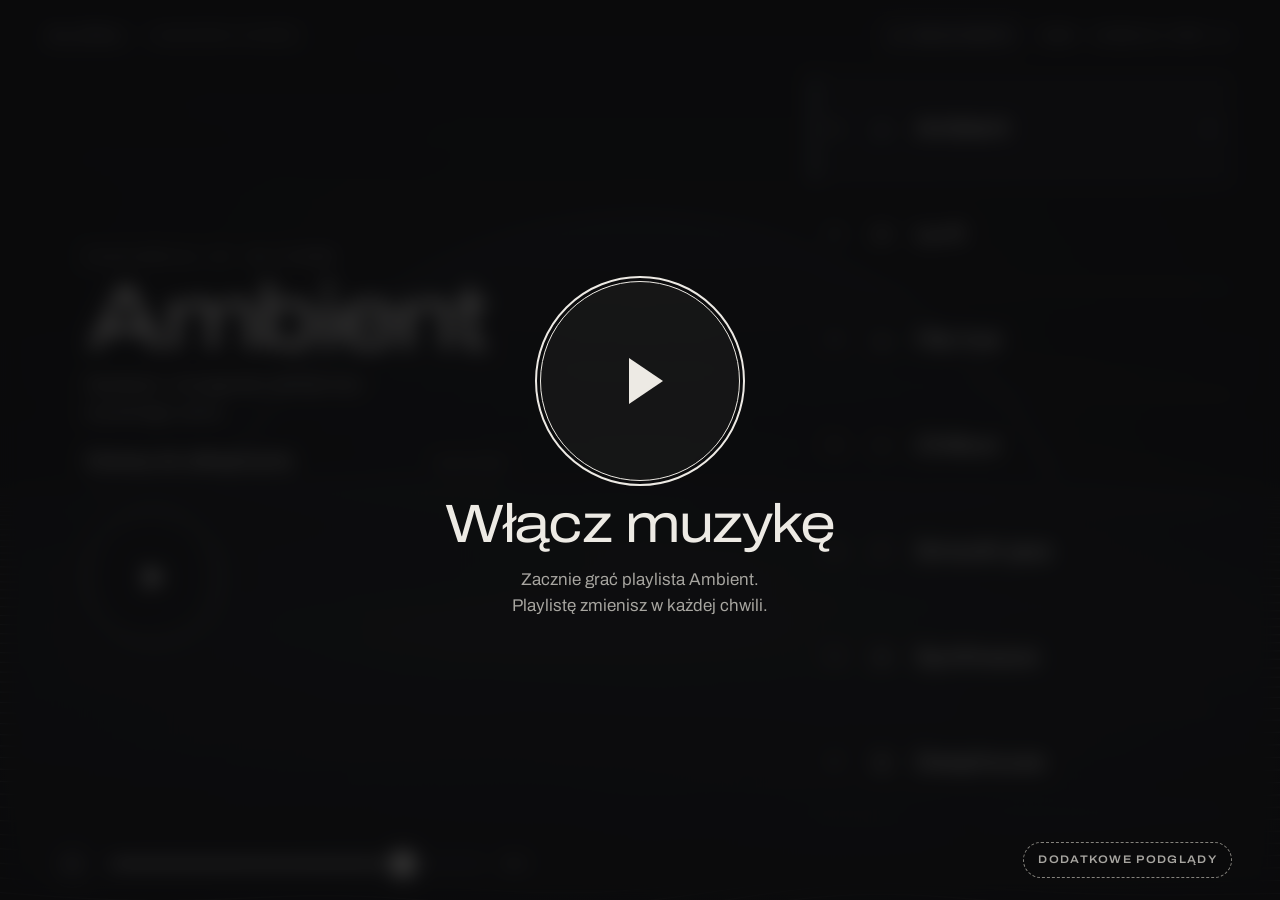
==== commit 8568e915: "v2" ====
--- a/aura-prototyp/player.html
+++ b/aura-prototyp/player.html
@@ -15,7 +15,7 @@
   <link rel="preconnect" href="https://fonts.googleapis.com">
   <link rel="preconnect" href="https://fonts.gstatic.com" crossorigin>
   <link href="https://fonts.googleapis.com/css2?family=Archivo:wdth,wght@62..125,100..900&display=swap" rel="stylesheet">
-  <link rel="stylesheet" href="css/styles.css">
+  <link rel="stylesheet" href="css/styles.css?v=20261003j">
 </head>
 <body class="page-player" data-state="idle" data-offline="false" data-muted="false">
   <canvas class="pl-canvas" id="pl-canvas" aria-hidden="true"></canvas>
@@ -24,16 +24,19 @@
   <div class="pl" id="pl">
     <header class="pl-top">
       <a class="logo" href="index.html" aria-label="AURA, strona główna">AURA <span class="logo__slash">/</span></a>
-      <span class="pl-top__venue">Kawiarnia Ziarno · Kraków</span>
+      <span class="pl-top__venue">Kawiarnia Ziarno</span>
       <span class="pl-top__spacer"></span>
-      <span class="pl-top__conn"><i class="live__dot"></i><span id="pl-conn">Połączono</span></span>
+      <button class="pl-top__account" type="button" id="pl-account" aria-haspopup="dialog" aria-label="Moje konto">
+        <svg width="18" height="18" viewBox="0 0 24 24" fill="none" stroke="currentColor" stroke-width="1.5" aria-hidden="true"><circle cx="12" cy="8.5" r="3.5"/><path d="M5 19.5c1.2-3.4 3.8-5 7-5s5.8 1.6 7 5"/></svg>
+        <span class="pl-top__wide">Moje konto</span>
+      </button>
       <time class="pl-top__clock" id="pl-clock">--:--</time>
-      <a href="index.html#licencja">Licencja <span data-ui-icon="external" data-size="16"></span></a>
+      <a href="index.html#licencja">Licencja<span class="pl-top__wide"> (PDF)</span> <span class="pl-top__wide" data-ui-icon="external" data-size="16"></span></a>
     </header>
 
     <main class="pl-main">
       <section class="pl-now" aria-label="Teraz gra">
-        <p class="label" id="pl-index">Kanał 01 / 07</p>
+        <p class="label" id="pl-index">Playlista 01 / 07</p>
         <h1 class="pl-name" id="pl-name">Ambient</h1>
         <p class="pl-mood" id="pl-mood"></p>
         <div class="pl-track">
@@ -48,7 +51,7 @@
         </button>
       </section>
 
-      <nav class="pl-channels" id="pl-channels" aria-label="Kanały (klawisze 1–7)"></nav>
+      <nav class="pl-channels" id="pl-channels" aria-label="Playlisty (klawisze 1–7)"></nav>
     </main>
 
     <footer class="pl-bottom">
@@ -60,75 +63,145 @@
         <input class="range" id="pl-volume" type="range" min="0" max="100" step="1" value="80">
         <output id="pl-vol-out" for="pl-volume">80%</output>
       </div>
-      <p class="pl-meta"><b>Losowo</b> · bez powtórzeń · <span id="pl-status" aria-live="polite">Gotowy</span></p>
     </footer>
   </div>
 
   <!-- Stany -->
   <div class="overlay" id="ov-idle" role="dialog" aria-modal="true" aria-labelledby="ov-idle-t">
     <div class="ov">
-      <p class="label ov__status"><i class="live__dot"></i>Status / Gotowy</p>
       <button class="ov__start" type="button" id="ov-start" aria-describedby="ov-idle-d">
-        <span data-ui-icon="play" data-size="64"></span>
+        <svg viewBox="0 0 80 80" width="80" height="80" aria-hidden="true"><path d="M29 17 L63 40 L29 63 Z" fill="currentColor"/></svg>
       </button>
-      <h2 class="ov__title" id="ov-idle-t">Dotknij, aby zacząć</h2>
-      <p class="ov__text" id="ov-idle-d">Muzyka ruszy od kanału <span id="ov-idle-ch">01 / Ambient</span>. Przeglądarka wymaga jednego dotknięcia, zanim zagra dźwięk.</p>
+      <h2 class="ov__title" id="ov-idle-t">Włącz muzykę</h2>
+      <p class="ov__text" id="ov-idle-d">Zacznie grać playlista <span id="ov-idle-ch">Ambient</span>. Playlistę zmienisz w&nbsp;każdej chwili.</p>
     </div>
   </div>
 
   <div class="overlay" id="ov-loading" role="status" aria-live="polite">
     <div class="ov">
-      <p class="label ov__status">Status / Ładowanie</p>
       <div class="loader"><i></i></div>
-      <p class="ov__text" id="ov-loading-t">Łączę z katalogiem…</p>
+      <p class="ov__text" id="ov-loading-t">Ładuję muzykę…</p>
       <div class="skel" aria-hidden="true"><i style="width:180px"></i><i style="width:120px"></i></div>
     </div>
   </div>
 
-  <div class="overlay" id="ov-elsewhere" role="dialog" aria-modal="true" aria-labelledby="ov-else-t">
-    <div class="ov">
-      <p class="label ov__status">Status / Inne urządzenie</p>
-      <h2 class="ov__title" id="ov-else-t">Ten link gra teraz na innym urządzeniu</h2>
-      <div class="ov__device">
-        <svg width="28" height="28" viewBox="0 0 24 24" fill="none" stroke="currentColor" stroke-width="1.5" aria-hidden="true"><rect x="4" y="3" width="16" height="18" rx="2"/><path d="M11 18h2"/></svg>
-        <span>iPad · Safari<small>gra od 08:12 · kanał 04 / Chillout</small></span>
-      </div>
-      <p class="ov__text">Jeden link może grać na jednym urządzeniu naraz. Jeśli przejmiesz odtwarzanie, tamto urządzenie się zatrzyma.</p>
-      <div class="ov__actions">
-        <button class="btn btn--solid" type="button" id="ov-takeover">Odtwarzaj tutaj</button>
-      </div>
-    </div>
-  </div>
 
   <div class="overlay" id="ov-inactive" role="dialog" aria-modal="true" aria-labelledby="ov-inact-t">
     <div class="ov">
-      <p class="label ov__status">Status / Dostęp nieaktywny</p>
       <h2 class="ov__title" id="ov-inact-t">Dostęp nieaktywny</h2>
-      <p class="ov__text">Subskrypcja dla lokalu Kawiarnia Ziarno wygasła 12.09.2026. Odnów ją, a ten sam link zacznie znowu działać.</p>
+      <p class="ov__text">Abonament firmy Kawiarnia Ziarno wygasł 12.09.2026. Po odnowieniu odtwarzacz znowu zadziała.</p>
       <div class="ov__actions">
-        <a class="btn btn--solid" href="index.html#cennik">Odnów dostęp</a>
+        <!-- [DO UZUPEŁNIENIA] adres Stripe Checkout / Customer Portal (Stripe → Settings → Billing → Customer portal → Login link) -->
+        <a class="btn btn--solid" href="https://stripe.com/" target="_blank" rel="noopener noreferrer">Odnów abonament</a>
         <a class="btn" href="mailto:kontakt@auramuzyka.pl">Napisz do nas</a>
       </div>
+    </div>
+  </div>
+
+  <!-- Nowe konto bez abonamentu: opłacenie abonamentu -->
+  <div class="overlay overlay--scroll" id="ov-subscribe" role="dialog" aria-modal="true" aria-labelledby="ov-sub-t">
+    <div class="ov sub">
+      <p class="label sub__ok"><span aria-hidden="true">✓</span> Konto założone</p>
+      <h2 class="ov__title" id="ov-sub-t">Opłać abonament i&nbsp;włącz muzykę</h2>
+      <p class="ov__text">Po opłaceniu od razu masz dostęp do odtwarzacza i&nbsp;wszystkich playlist.</p>
+
+      <div class="sub-card">
+        <p class="sub-card__price"><span class="sub-card__amount">69 zł</span><span class="sub-card__unit">brutto miesięcznie</span></p>
+        <p class="sub-card__scope">Jeden abonament na wszystkie lokale firmy <span id="sub-company">Twojej firmy</span>.</p>
+        <ul class="sub-card__list">
+          <li>7 playlist, ponad 75 utworów instrumentalnych</li>
+          <li>Bez reklam</li>
+          <li>Działa w&nbsp;przeglądarce na telefonie, tablecie i&nbsp;komputerze</li>
+          <li>Potwierdzenie licencji w&nbsp;PDF</li>
+          <li>Rezygnacja w&nbsp;dowolnym momencie</li>
+        </ul>
+
+        <div class="sub-card__pay" id="sub-pay">
+          <!-- [DO UZUPEŁNIENIA] adres Stripe Checkout / Payment Link dla planu 69 zł -->
+          <a class="btn btn--solid btn--block" id="sub-pay-btn" href="https://stripe.com/" target="_blank" rel="noopener noreferrer">Przejdź do płatności</a>
+          <p class="sub-card__note">Płatność obsługuje Stripe. Strona otworzy się w&nbsp;nowej karcie.</p>
+        </div>
+        <div class="sub-card__pay" id="sub-wait" hidden>
+          <p class="sub-card__note sub-card__note--strong">Płatność otwarta w&nbsp;nowej karcie. Gdy ją zakończysz, wróć tutaj.</p>
+          <button class="btn btn--solid btn--block" type="button" id="sub-done">Gotowe, włącz odtwarzacz</button>
+          <a class="sub-card__again" href="https://stripe.com/" target="_blank" rel="noopener noreferrer">Otwórz płatność jeszcze raz</a>
+        </div>
+      </div>
+
+      <a class="sub__logout" href="index.html">Wyloguj</a>
     </div>
   </div>
 
   <div class="banner" id="bn-offline" role="status" aria-live="polite">
     <span class="banner__dot" aria-hidden="true"></span>
-    <span><span id="bn-text">Brak internetu, ponawiam za 3 s</span><br><small id="bn-sub">Gra z bufora, zostało ok. 04:00</small></span>
+    <span><span id="bn-text">Brak internetu. Kolejna próba za 3 s</span><br><small id="bn-sub">Muzyka gra z&nbsp;zapasu jeszcze ok. 04:00</small></span>
     <button class="btn" type="button" id="bn-retry">Ponów</button>
   </div>
 
-  <!-- Panel prototypu: nie wchodzi do produktu -->
-  <button class="proto-toggle" id="proto-toggle" type="button" aria-expanded="false" aria-controls="proto">Prototyp · D</button>
+  <!-- Moje konto (atrapa: nic nie jest wysyłane) -->
+  <dialog class="modal account" id="account" aria-labelledby="acc-title">
+    <div class="modal__body">
+      <div class="modal__head account__head">
+        <h2 class="h3" id="acc-title">Moje konto</h2>
+        <button class="modal__close" type="button" data-close aria-label="Zamknij">×</button>
+      </div>
+
+      <section class="account__sec" aria-labelledby="acc-email-t">
+        <div class="account__row">
+          <div><p class="label" id="acc-email-t">E-mail</p><p class="account__val" id="acc-email">kawiarnia@przyklad.pl</p></div>
+          <button class="btn btn--sm" type="button" data-toggle="acc-email-form">Zmień</button>
+        </div>
+        <form class="account__form" id="acc-email-form" hidden novalidate>
+          <label class="field"><span class="label">Nowy e-mail</span><input type="email" name="email" autocomplete="off" required></label>
+          <button class="btn btn--solid btn--sm" type="submit">Zapisz</button>
+        </form>
+      </section>
+
+      <section class="account__sec" aria-labelledby="acc-pass-t">
+        <div class="account__row">
+          <div><p class="label" id="acc-pass-t">Hasło</p><p class="account__val">••••••••</p></div>
+          <button class="btn btn--sm" type="button" data-toggle="acc-pass-form">Zmień hasło</button>
+        </div>
+        <form class="account__form" id="acc-pass-form" hidden novalidate>
+          <label class="field"><span class="label">Obecne hasło</span><input type="password" name="current" autocomplete="off" required></label>
+          <label class="field"><span class="label">Nowe hasło</span><input type="password" name="next" autocomplete="off" minlength="8" required></label>
+          <button class="btn btn--solid btn--sm" type="submit">Zapisz</button>
+        </form>
+      </section>
+
+      <section class="account__sec" aria-labelledby="acc-sub-t">
+        <div class="account__row">
+          <div>
+            <p class="label" id="acc-sub-t">Abonament</p>
+            <p class="account__val" id="acc-sub">Aktywny · 69 zł brutto miesięcznie</p>
+            <p class="account__note" id="acc-sub-note">Następna płatność: 01.11.2026</p>
+          </div>
+          <button class="btn btn--sm" type="button" data-toggle="acc-cancel">Anuluj</button>
+        </div>
+        <div class="account__form" id="acc-cancel" hidden>
+          <p class="account__note">Muzyka będzie grać do końca opłaconego okresu (31.10.2026). Potem odtwarzacz przestanie działać.</p>
+          <button class="btn btn--sm" type="button" id="acc-cancel-yes">Tak, anuluj abonament</button>
+        </div>
+      </section>
+
+      <div class="account__foot">
+        <a class="btn btn--sm" href="index.html#licencja"><span class="btn__icon" data-ui-icon="print" data-size="16"></span>Licencja (PDF)</a>
+        <a class="btn btn--sm" href="index.html">Wyloguj</a>
+      </div>
+    </div>
+  </dialog>
+
+  <!-- Dodatkowe podglądy: panel stanów do prezentacji (przycisk lub klawisz D) -->
+  <button class="proto-toggle" id="proto-toggle" type="button" aria-expanded="false" aria-controls="proto">Dodatkowe podglądy</button>
   <div class="proto" id="proto" hidden role="region" aria-label="Panel prototypu">
-    <p class="proto__tag">Element prototypu · stany ekranu</p>
-    <p class="proto__hint">Do prezentacji. Klawisz D otwiera i zamyka panel.</p>
+    <p class="proto__tag">Dodatkowe podglądy · stany ekranu</p>
+    <p class="proto__hint">Do prezentacji. Panel otwiera też klawisz D.</p>
     <div class="proto__grid" id="proto-states">
       <button type="button" data-state="idle"><span>01</span>Bezczynny</button>
       <button type="button" data-state="loading"><span>02</span>Ładowanie</button>
       <button type="button" data-state="playing"><span>03</span>Odtwarzanie</button>
       <button type="button" data-state="paused"><span>04</span>Pauza</button>
-      <button type="button" data-state="elsewhere"><span>05</span>Inne urządzenie</button>
+      <button type="button" data-state="subscribe"><span>05</span>Opłać abonament</button>
       <button type="button" data-state="inactive"><span>06</span>Dostęp nieaktywny</button>
       <button type="button" data-state="offline"><span>07</span>Brak internetu</button>
     </div>
@@ -140,9 +213,9 @@
 
   <div class="toast" id="toast" role="status" aria-live="polite"></div>
 
-  <script src="js/profiles.js" defer></script>
-  <script src="js/audio.js" defer></script>
-  <script src="js/visual.js" defer></script>
-  <script src="js/player.js" defer></script>
+  <script src="js/profiles.js?v=20261003j" defer></script>
+  <script src="js/audio.js?v=20261003j" defer></script>
+  <script src="js/visual.js?v=20261003j" defer></script>
+  <script src="js/player.js?v=20261003j" defer></script>
 </body>
 </html>
--- a/aura-prototyp/css/styles.css
+++ b/aura-prototyp/css/styles.css
@@ -169,6 +169,7 @@
 }
 .lead { font-size: var(--fs-lead); color: var(--text-2); max-width: 56ch; line-height: 1.5; }
 .muted { color: var(--text-3); }
+@media (min-width: 768px) { .h2--line { white-space: nowrap; } }
 .label {
   font-size: var(--fs-label);
   font-stretch: var(--wdth-label);
@@ -316,6 +317,7 @@
   transition: color var(--t-fast);
 }
 .nav__links a:hover, .nav__player:hover { color: var(--text); }
+button.nav__player { background: none; border: 0; cursor: pointer; font-family: inherit; }
 .nav__actions { display: flex; align-items: center; gap: var(--s-3); }
 .nav__actions .btn { display: none; }
 .nav__player { display: none; }
@@ -336,10 +338,14 @@
 @media (min-width: 560px) {
   .nav__actions .btn { display: inline-flex; }
 }
-@media (min-width: 1100px) {
-  .nav__links { display: flex; gap: var(--s-5); }
+/* „Zarejestruj / Zaloguj” od tabletu; pełna lista linków dopiero, gdy się mieści */
+@media (min-width: 900px) {
+  .nav__player { display: inline; white-space: nowrap; }
+}
+@media (min-width: 1400px) {
+  .nav__links { display: flex; gap: var(--s-4); }
+  .nav__links a { white-space: nowrap; }
   .nav__menu { display: none; }
-  .nav__player { display: inline; }
 }
 
 /* Menu pełnoekranowe (mobile) */
@@ -394,7 +400,8 @@
   line-height: 1.05;
   margin-top: .22em;
 }
-.hero__copy { display: grid; gap: var(--s-4); max-width: 520px; }
+.hero__copy { display: grid; gap: var(--s-4); max-width: 600px; }
+.hero__copy .lead { max-width: 52ch; }
 .hero__claim { font-size: clamp(22px, 2.4vw, 32px); font-stretch: 110%; font-weight: 400; letter-spacing: -0.015em; line-height: 1.2; }
 .hero__cta { display: flex; flex-wrap: wrap; gap: var(--s-3); margin-top: var(--s-2); }
 .hero__scroll {
@@ -411,6 +418,17 @@
   padding: var(--s-4);
   max-width: 420px;
 }
+.status__play {
+  display: inline-flex; align-items: center; gap: 8px;
+  min-height: 36px; padding: 0 14px 0 10px;
+  border: 1px solid var(--line-strong); border-radius: var(--r-pill);
+  background: transparent; cursor: pointer; color: var(--text);
+  font-size: var(--fs-label); font-stretch: var(--wdth-label); font-weight: 600; letter-spacing: var(--track-label); text-transform: uppercase;
+  transition: border-color var(--t-fast), background var(--t-fast);
+}
+.status__play:hover { border-color: var(--text); }
+.status__play.is-live { border-color: var(--accent); background: color-mix(in srgb, var(--accent) 12%, transparent); }
+.status__play .icon { flex: none; }
 .status__head { display: flex; justify-content: space-between; align-items: center; gap: var(--s-3); padding-bottom: var(--s-3); border-bottom: 1px solid var(--line); }
 .status__rows { display: grid; }
 .status__rows > div {
@@ -458,11 +476,6 @@
   overflow: hidden;
 }
 .panel__head { display: none; }
-.panel__foot {
-  display: flex; justify-content: space-between; gap: var(--s-3);
-  padding: 12px var(--s-4);
-  border-top: 1px solid var(--line);
-}
 .channels li + li { border-top: 1px solid var(--line); }
 .ch {
   --ch-accent: var(--text-3);
@@ -500,12 +513,13 @@
 .ch__name { grid-area: name; font-size: 19px; font-stretch: 106%; font-weight: 500; letter-spacing: -0.01em; white-space: nowrap; }
 @media (min-width: 900px) { .ch__name { font-size: 20px; font-stretch: 112%; } }
 .ch__mood { grid-area: mood; font-size: var(--fs-small); color: var(--text-2); line-height: 1.45; }
-.ch__places, .ch__bpm, .ch__tracks {
+.ch__places, .ch__bpm {
   font-size: var(--fs-data); font-stretch: var(--wdth-data); font-weight: 500; color: var(--text-3); font-variant-numeric: tabular-nums;
 }
 .ch__places { grid-area: meta; }
-.ch__bpm, .ch__tracks { display: none; }
-.ch__bpm small, .ch__tracks small { font-size: inherit; }
+.ch__places::before { content: 'Lokale: '; color: var(--text-3); }
+.ch__bpm { display: none; }
+.ch__bpm small { font-size: inherit; }
 .ch__status { grid-area: status; display: inline-flex; align-items: center; gap: 8px; justify-self: end; }
 .ch__state {
   font-size: 11px; font-stretch: var(--wdth-label); font-weight: 600; letter-spacing: .12em; text-transform: uppercase; color: var(--text-3);
@@ -530,8 +544,8 @@
 
 @media (min-width: 900px) {
   .panel__head, .ch {
-    grid-template-columns: 34px 40px minmax(0, 1.6fr) minmax(0, 1fr) 84px 70px 112px;
-    grid-template-areas: "n icon name places bpm tracks status" "n icon mood places bpm tracks status";
+    grid-template-columns: 34px 40px minmax(0, 1.6fr) minmax(0, 1fr) 84px 112px;
+    grid-template-areas: "n icon name places bpm status" "n icon mood places bpm status";
     column-gap: var(--s-4);
   }
   .panel__head {
@@ -544,22 +558,22 @@
   .panel__head span:last-child { text-align: right; }
   .ch { padding: 18px var(--s-5); row-gap: 2px; }
   .ch__places { grid-area: places; }
+  .ch__places::before { content: none; } /* kolumna ma nagłówek „Lokale” */
   .ch__bpm { grid-area: bpm; display: block; }
-  .ch__tracks { grid-area: tracks; display: block; }
   .ch__mood { font-size: 14px; }
 }
 @media (min-width: 1280px) {
   .demo__grid { grid-template-columns: minmax(0, 1.45fr) minmax(0, 1fr); align-items: start; gap: var(--s-7); }
   /* Obok makiety: miejsca przechodzą pod opis nastroju */
   .panel__head, .ch {
-    grid-template-columns: 30px 36px minmax(0, 1fr) 76px 60px 100px;
-    grid-template-areas: "n icon name bpm tracks status" "n icon mood mood mood mood" "n icon places places places places";
+    grid-template-columns: 30px 36px minmax(0, 1fr) 76px 100px;
+    grid-template-areas: "n icon name bpm status" "n icon mood mood mood" "n icon places places places";
     column-gap: var(--s-3);
   }
   .panel__head { grid-template-areas: none; }
   .panel__head span:nth-child(2) { display: none; }
   .ch__places { margin-top: 2px; }
-  .ch__places::before { content: 'Miejsca / '; color: var(--text-3); opacity: .8; }
+  .ch__places::before { content: 'Lokale: '; }
   .device { position: sticky; top: calc(var(--nav-h) + 32px); }
 }
 
@@ -597,6 +611,8 @@
 .device__idx { font-size: clamp(8px, 1vw, 10px); letter-spacing: .14em; color: var(--text-3); font-stretch: var(--wdth-label); font-weight: 600; font-variant-numeric: tabular-nums; }
 .device__name { font-size: clamp(26px, 5vw, 44px); font-stretch: 125%; font-weight: 400; letter-spacing: -0.03em; line-height: 1; }
 .device__track { font-size: clamp(10px, 1.2vw, 13px); color: var(--text-2); }
+.device__timer { font-size: clamp(9px, 1vw, 11px); font-stretch: var(--wdth-label); font-weight: 600; letter-spacing: .12em; text-transform: uppercase; color: var(--text-3); font-variant-numeric: tabular-nums; margin-top: 2px; }
+.device__timer b { color: var(--text); font-weight: 600; }
 .device__play {
   justify-self: start;
   width: clamp(40px, 6vw, 56px); height: clamp(40px, 6vw, 56px);
@@ -611,7 +627,22 @@
 .device__dots { display: flex; gap: 6px; }
 .device__dots i { width: 6px; height: 6px; border-radius: 50%; border: 1px solid var(--text-3); transition: background var(--t-base), border-color var(--t-base); }
 .device__dots i.is-on { background: var(--ch-accent); border-color: var(--ch-accent); }
-.device__caption { display: flex; justify-content: space-between; align-items: center; gap: var(--s-3); flex-wrap: wrap; }
+/* CTA w boksie w stylu mini playera (ta sama ramka co makieta tabletu) */
+.device__cta {
+  margin: 0;
+  display: grid; justify-items: start; gap: var(--s-4);
+  padding: var(--s-5);
+  border-radius: clamp(18px, 2.4vw, 26px);
+  background: linear-gradient(160deg, #1C1C1F, #0F0F11 60%);
+  border: 1px solid var(--line-strong);
+  box-shadow: 0 30px 60px -30px rgba(0,0,0,.8), inset 0 1px 0 rgba(255,255,255,.06);
+}
+.device__cta p { color: var(--text); font-size: var(--fs-small); line-height: 1.45; }
+.device__cta.is-highlight { animation: ctaPulse 1.6s var(--ease) 1; }
+@keyframes ctaPulse { 0%, 100% { border-color: var(--line-strong); box-shadow: 0 30px 60px -30px rgba(0,0,0,.8), inset 0 1px 0 rgba(255,255,255,.06); } 25%, 60% { border-color: var(--accent); box-shadow: 0 0 0 3px color-mix(in srgb, var(--accent) 30%, transparent), 0 30px 60px -30px rgba(0,0,0,.8); } }
+@media (max-width: 520px) {
+  .device__cta .btn { width: 100%; justify-self: stretch; }
+}
 
 /* Jak to działa */
 .steps__list { display: grid; gap: 1px; background: var(--line); border: 1px solid var(--line); border-radius: var(--r-2); overflow: hidden; }
@@ -619,6 +650,7 @@
 .step__n { font-size: clamp(40px, 5vw, 64px); font-stretch: 125%; font-weight: 200; line-height: 1; color: var(--text-3); font-variant-numeric: tabular-nums; }
 .step__art { width: 120px; height: 64px; fill: none; stroke: var(--text-2); stroke-width: 1.2; stroke-linecap: round; stroke-linejoin: round; margin-block: var(--s-3); }
 .step p { color: var(--text-2); max-width: 36ch; }
+.steps__note { margin-top: var(--s-5); color: var(--text-2); font-size: var(--fs-small); }
 @media (min-width: 768px) {
   .steps__list { grid-template-columns: repeat(3, 1fr); }
   .step { padding: var(--s-6); min-height: 360px; }
@@ -690,8 +722,7 @@
 .doc__fields div { display: grid; grid-template-columns: 30% 1fr; gap: 8px; padding: 7px 0; border-bottom: 1px solid rgba(24,24,26,.2); }
 .doc__fields dt { text-transform: uppercase; letter-spacing: .12em; font-size: .8em; font-weight: 600; font-stretch: 112%; color: #55555A; padding-top: .15em; }
 .doc__body { color: #333336; }
-.doc__foot { margin-top: auto; display: grid; grid-template-columns: auto 1fr auto; gap: 14px; align-items: end; font-size: .85em; color: #4A4A4E; }
-.doc__qr { width: clamp(44px, 12%, 64px); height: auto; fill: var(--ink); }
+.doc__foot { margin-top: auto; display: flex; justify-content: space-between; gap: 14px; align-items: end; font-size: .85em; color: #4A4A4E; padding-top: 10px; border-top: 1px solid rgba(24,24,26,.2); }
 .doc__sign { text-align: right; }
 .doc__stamp {
   position: absolute; right: 9%; bottom: 21%;
@@ -722,7 +753,7 @@
 .chip[aria-pressed="true"] { border-color: var(--text); background: var(--surface-2); }
 .chip[aria-pressed="true"] i { background: var(--ch-accent); }
 @media (min-width: 640px) { .venues__grid { grid-template-columns: repeat(2, 1fr); } }
-@media (min-width: 1024px) { .venues__grid { grid-template-columns: repeat(3, 1fr); } .venue { padding: var(--s-6); min-height: 280px; } }
+@media (min-width: 1024px) { .venues__grid { grid-template-columns: repeat(3, 1fr); } .venue { padding: var(--s-6); } }
 
 /* Cennik */
 .pricing__grid { display: grid; gap: var(--s-7); }
@@ -803,11 +834,19 @@
 .modal[open] { animation: modalIn var(--t-base) var(--ease); }
 @keyframes modalIn { from { opacity: 0; transform: translateY(12px); } to { opacity: 1; transform: none; } }
 .modal__body { padding: var(--s-5); display: grid; gap: var(--s-5); }
-.modal__head { display: flex; justify-content: space-between; align-items: center; }
+.modal__head { display: flex; justify-content: flex-end; align-items: center; }
 .modal__close { width: 40px; height: 40px; border-radius: 50%; border: 1px solid var(--line-strong); background: transparent; cursor: pointer; font-size: 22px; line-height: 1; }
 .modal__close:hover { border-color: var(--text); }
 .co, .co-done { display: grid; gap: var(--s-4); }
-.co[hidden], .co-done[hidden] { display: none; }
+.co[hidden], .co-done[hidden], .field[hidden] { display: none; }
+.tabs { display: grid; grid-template-columns: 1fr 1fr; gap: 4px; padding: 4px; border: 1px solid var(--line); border-radius: var(--r-pill); }
+.tabs__btn {
+  min-height: 40px; border: 0; border-radius: var(--r-pill); background: transparent; cursor: pointer; color: var(--text-2);
+  font-size: var(--fs-label); font-stretch: 100%; font-weight: 600; letter-spacing: .08em; text-transform: uppercase; white-space: nowrap; padding: 0 8px;
+  transition: background var(--t-fast), color var(--t-fast);
+}
+.tabs__btn[aria-selected="true"] { background: var(--text); color: var(--bg); }
+.tabs__btn:focus-visible { outline-offset: 2px; }
 .co__sum { display: flex; flex-direction: column; gap: 2px; padding: 12px 14px; border: 1px solid var(--line); border-radius: var(--r-2); font-size: var(--fs-small); color: var(--text-2); font-variant-numeric: tabular-nums; }
 .co__sum span:first-child { color: var(--text); }
 .field { display: grid; gap: 6px; }
@@ -843,7 +882,7 @@
     linear-gradient(180deg, rgba(11,11,12,.6) 0%, transparent 22%, transparent 70%, rgba(11,11,12,.7) 100%);
 }
 [data-state="paused"] .pl-canvas { opacity: .55; filter: saturate(.4); }
-[data-state="inactive"] .pl-canvas, [data-state="elsewhere"] .pl-canvas { opacity: .35; filter: saturate(0); }
+[data-state="inactive"] .pl-canvas { opacity: .35; filter: saturate(0); }
 
 .pl {
   position: relative; z-index: 2;
@@ -867,8 +906,31 @@
 [data-offline="true"] .pl-top__conn .live__dot { background: transparent; border-color: #E0A57A; animation: blink 1s steps(2) infinite; }
 @keyframes blink { 50% { opacity: .2; } }
 .pl-top__clock { font-variant-numeric: tabular-nums; font-stretch: var(--wdth-data); color: var(--text); letter-spacing: .08em; display: none; }
-.pl-top a { color: var(--text-2); text-decoration: none; display: inline-flex; align-items: center; gap: 6px; min-height: 44px; }
+.pl-top a { color: var(--text-2); text-decoration: none; display: inline-flex; align-items: center; gap: 6px; min-height: 44px; white-space: nowrap; }
+/* Wąskie ekrany: sama kropka połączenia i krótkie „Licencja” */
+@media (max-width: 639px) {
+  .pl-top { gap: var(--s-3); }
+  .pl-top__wide { position: absolute; width: 1px; height: 1px; overflow: hidden; clip-path: inset(50%); white-space: nowrap; }
+}
 .pl-top a:hover { color: var(--text); }
+.pl-top__account {
+  display: inline-flex; align-items: center; gap: 8px; min-height: 40px; padding: 0 12px;
+  border: 1px solid var(--line-strong); border-radius: var(--r-pill); background: rgba(18,18,20,.6); color: var(--text); cursor: pointer;
+  font: inherit; font-size: 11px; font-stretch: var(--wdth-label); font-weight: 600; letter-spacing: .14em; text-transform: uppercase; white-space: nowrap;
+}
+.pl-top__account:hover { border-color: var(--text-2); }
+@media (max-width: 639px) { .pl-top__account { padding: 0; width: 40px; justify-content: center; } }
+/* Okno „Moje konto” */
+.account { width: min(520px, calc(100vw - 24px)); }
+.account__head { justify-content: space-between; }
+.account__sec { padding: var(--s-4) 0; border-top: 1px solid var(--line); display: grid; gap: var(--s-3); }
+.account__row { display: flex; justify-content: space-between; align-items: center; gap: var(--s-4); }
+.account__val { font-size: var(--fs-body); margin-top: 2px; word-break: break-word; }
+.account__note { font-size: 13px; color: var(--text-3); margin-top: 2px; }
+.account__form { display: grid; gap: var(--s-3); justify-items: start; }
+.account__form[hidden], .account .btn[hidden] { display: none; }
+.account__form .field { width: 100%; }
+.account__foot { display: flex; flex-wrap: wrap; gap: var(--s-3); padding-top: var(--s-4); border-top: 1px solid var(--line); }
 @media (min-width: 640px) {
   .pl-top__venue { display: inline; }
   .pl-top__clock { display: inline; }
@@ -1059,6 +1121,36 @@
   transition: opacity var(--t-base) var(--ease), visibility 0s linear var(--t-base);
 }
 .overlay.is-on { opacity: 1; visibility: visible; transition: opacity var(--t-base) var(--ease), visibility 0s; }
+/* Ekran opłacenia abonamentu */
+.overlay--scroll { overflow-y: auto; place-items: start center; padding-block: max(env(safe-area-inset-top), 24px); }
+@media (min-height: 760px) { .overlay--scroll { place-items: center; } }
+.sub { gap: var(--s-3); width: min(460px, 100%); }
+.sub__ok { color: var(--text-2); display: inline-flex; gap: 8px; align-items: center; }
+.sub__ok span { color: #8FC7A0; font-size: 13px; }
+.sub .ov__title { font-size: clamp(28px, 5vmin, 44px); }
+.ov__title, .ov__text { text-wrap: balance; }
+.sub-card {
+  width: 100%; margin-top: var(--s-3); text-align: left;
+  display: grid; gap: var(--s-4); padding: var(--s-5);
+  border: 1px solid var(--line-strong); border-radius: var(--r-3);
+  background: linear-gradient(180deg, var(--surface-2), var(--surface));
+  position: relative; overflow: hidden;
+}
+.sub-card::before { content: ''; position: absolute; inset: 0 0 auto; height: 1px; background: linear-gradient(90deg, transparent, var(--accent), transparent); opacity: .7; }
+.sub-card__price { display: flex; align-items: baseline; gap: var(--s-3); }
+.sub-card__amount { font-size: clamp(40px, 7vmin, 56px); font-stretch: 125%; font-weight: 300; letter-spacing: -0.04em; line-height: 1; font-variant-numeric: tabular-nums; }
+.sub-card__unit { color: var(--text-2); font-size: var(--fs-small); }
+.sub-card__scope { color: var(--text-2); font-size: var(--fs-small); margin-top: calc(var(--s-2) * -1); }
+.sub-card__list { display: grid; border-top: 1px solid var(--line); }
+.sub-card__list li { padding: 9px 0 9px 24px; border-bottom: 1px solid var(--line); position: relative; font-size: var(--fs-small); }
+.sub-card__list li::before { content: '/'; position: absolute; left: 4px; color: var(--text-3); }
+.sub-card__pay { display: grid; gap: var(--s-3); justify-items: center; }
+.sub-card__pay[hidden] { display: none; }
+.sub-card__note { font-size: 13px; color: var(--text-3); text-align: center; }
+.sub-card__note--strong { color: var(--text); font-size: var(--fs-small); }
+.sub-card__again { font-size: 13px; color: var(--text-2); }
+.sub__logout { font-size: 13px; color: var(--text-3); margin-top: var(--s-2); }
+.sub__logout:hover, .sub-card__again:hover { color: var(--text); }
 .overlay--clear { background: rgba(11,11,12,.35); -webkit-backdrop-filter: none; backdrop-filter: none; }
 .ov {
   width: min(560px, 100%);
@@ -1070,13 +1162,6 @@
 .ov__text { color: var(--text-2); max-width: 40ch; }
 .ov__actions { display: flex; flex-wrap: wrap; justify-content: center; gap: var(--s-3); margin-top: var(--s-2); }
 .ov__actions .btn { min-height: 56px; padding: 0 28px; font-size: 13px; }
-.ov__device {
-  display: flex; gap: var(--s-3); align-items: center; padding: 12px 16px;
-  border: 1px solid var(--line-strong); border-radius: var(--r-2); background: var(--surface);
-  font-size: var(--fs-small); text-align: left;
-}
-.ov__device svg { color: var(--text-2); flex: none; }
-.ov__device small { display: block; color: var(--text-3); font-size: var(--fs-data); font-stretch: var(--wdth-data); font-variant-numeric: tabular-nums; }
 .ov__start {
   width: clamp(120px, 26vmin, 200px); height: clamp(120px, 26vmin, 200px);
   border-radius: 50%; border: 1px solid var(--text); background: rgba(237,234,228,.04);
@@ -1084,7 +1169,7 @@
   transition: transform var(--t-base) var(--ease), background var(--t-base);
 }
 .ov__start:hover { background: rgba(237,234,228,.1); transform: scale(1.03); }
-.ov__start svg { width: 58%; height: 58%; }
+.ov__start svg { width: 80px; height: 80px; }
 
 /* Ładowanie */
 .loader { width: min(320px, 70vw); height: 2px; background: var(--line-strong); overflow: hidden; border-radius: 2px; }
@@ -1114,18 +1199,9 @@
 .banner .btn { min-height: 36px; padding: 0 14px; font-size: 11px; }
 
 /* Panel prototypu */
-.proto-toggle {
-  position: fixed; left: 50%; transform: translateX(-50%); top: calc(max(env(safe-area-inset-top), 12px) + 52px); z-index: 40;
-  font-size: 10px; font-stretch: var(--wdth-label); font-weight: 650; letter-spacing: .14em; text-transform: uppercase;
-  padding: 6px 10px; border-radius: var(--r-pill);
-  border: 1px dashed var(--text-3); background: rgba(11,11,12,.8); color: var(--text-2);
-  cursor: pointer; opacity: .55; transition: opacity var(--t-fast);
-}
-[data-offline="true"] .proto-toggle { top: calc(max(env(safe-area-inset-top), 12px) + 78px); }
-.proto-toggle:hover, .proto-toggle:focus-visible, .proto-toggle[aria-expanded="true"] { opacity: 1; }
 .proto {
-  position: fixed; left: 50%; transform: translateX(-50%); top: calc(max(env(safe-area-inset-top), 12px) + 88px); z-index: 41;
-  width: min(300px, calc(100vw - 20px));
+  position: fixed; right: max(env(safe-area-inset-right), 16px); bottom: calc(max(env(safe-area-inset-bottom), 12px) + 108px); z-index: 41;
+  width: min(300px, calc(100vw - 32px));
   padding: 14px;
   border: 1px dashed var(--text-2); border-radius: var(--r-2);
   background: rgba(18,18,20,.96);
@@ -1133,8 +1209,33 @@
   user-select: none;
 }
 .proto[hidden] { display: none; }
-@media (min-width: 900px) {
-  .proto { left: max(env(safe-area-inset-left), 16px); transform: none; top: 50%; translate: 0 -50%; }
+/* Przycisk „Dodatkowe podglądy”: prawy dolny róg, w dolnym pasku odtwarzacza */
+.proto-toggle {
+  position: fixed; z-index: 40;
+  right: max(env(safe-area-inset-right), var(--gutter));
+  bottom: calc(max(env(safe-area-inset-bottom), 12px) + 10px); /* na wysokości dolnego paska */
+  min-height: 36px; padding: 0 14px;
+  border: 1px dashed var(--text-3); border-radius: var(--r-pill);
+  background: rgba(11,11,12,.6); color: var(--text-2); cursor: pointer;
+  font: inherit; font-size: 11px; font-stretch: var(--wdth-label); font-weight: 600; letter-spacing: .12em; text-transform: uppercase; white-space: nowrap;
+  transition: color var(--t-fast), border-color var(--t-fast);
+}
+.proto-toggle:hover, .proto-toggle[aria-expanded="true"] { color: var(--text); border-color: var(--text-2); }
+/* Miejsce na przycisk po prawej stronie dolnego paska */
+.page-player { --proto-w: 230px; }
+.pl-bottom { padding-right: var(--proto-w); }
+@media (max-height: 520px) and (min-aspect-ratio: 1/1) {
+  .proto-toggle { bottom: calc(max(env(safe-area-inset-bottom), 12px) + 6px); }
+}
+/* Telefon w pionie: przycisk w dwóch liniach, bez procentu głośności */
+@media (max-width: 639px) {
+  .page-player { --proto-w: 104px; }
+  .proto-toggle {
+    width: 92px; min-height: 40px; padding: 4px 8px; border-radius: 12px;
+    white-space: normal; line-height: 1.15; text-align: center; font-size: 10px; letter-spacing: .06em;
+    bottom: calc(max(env(safe-area-inset-bottom), 12px) + 8px);
+  }
+  .pl-vol output { display: none; }
 }
 .proto__tag { font-size: 10px; font-stretch: var(--wdth-label); font-weight: 650; letter-spacing: .14em; text-transform: uppercase; color: var(--text); }
 .proto__hint { font-size: 12px; color: var(--text-3); }
